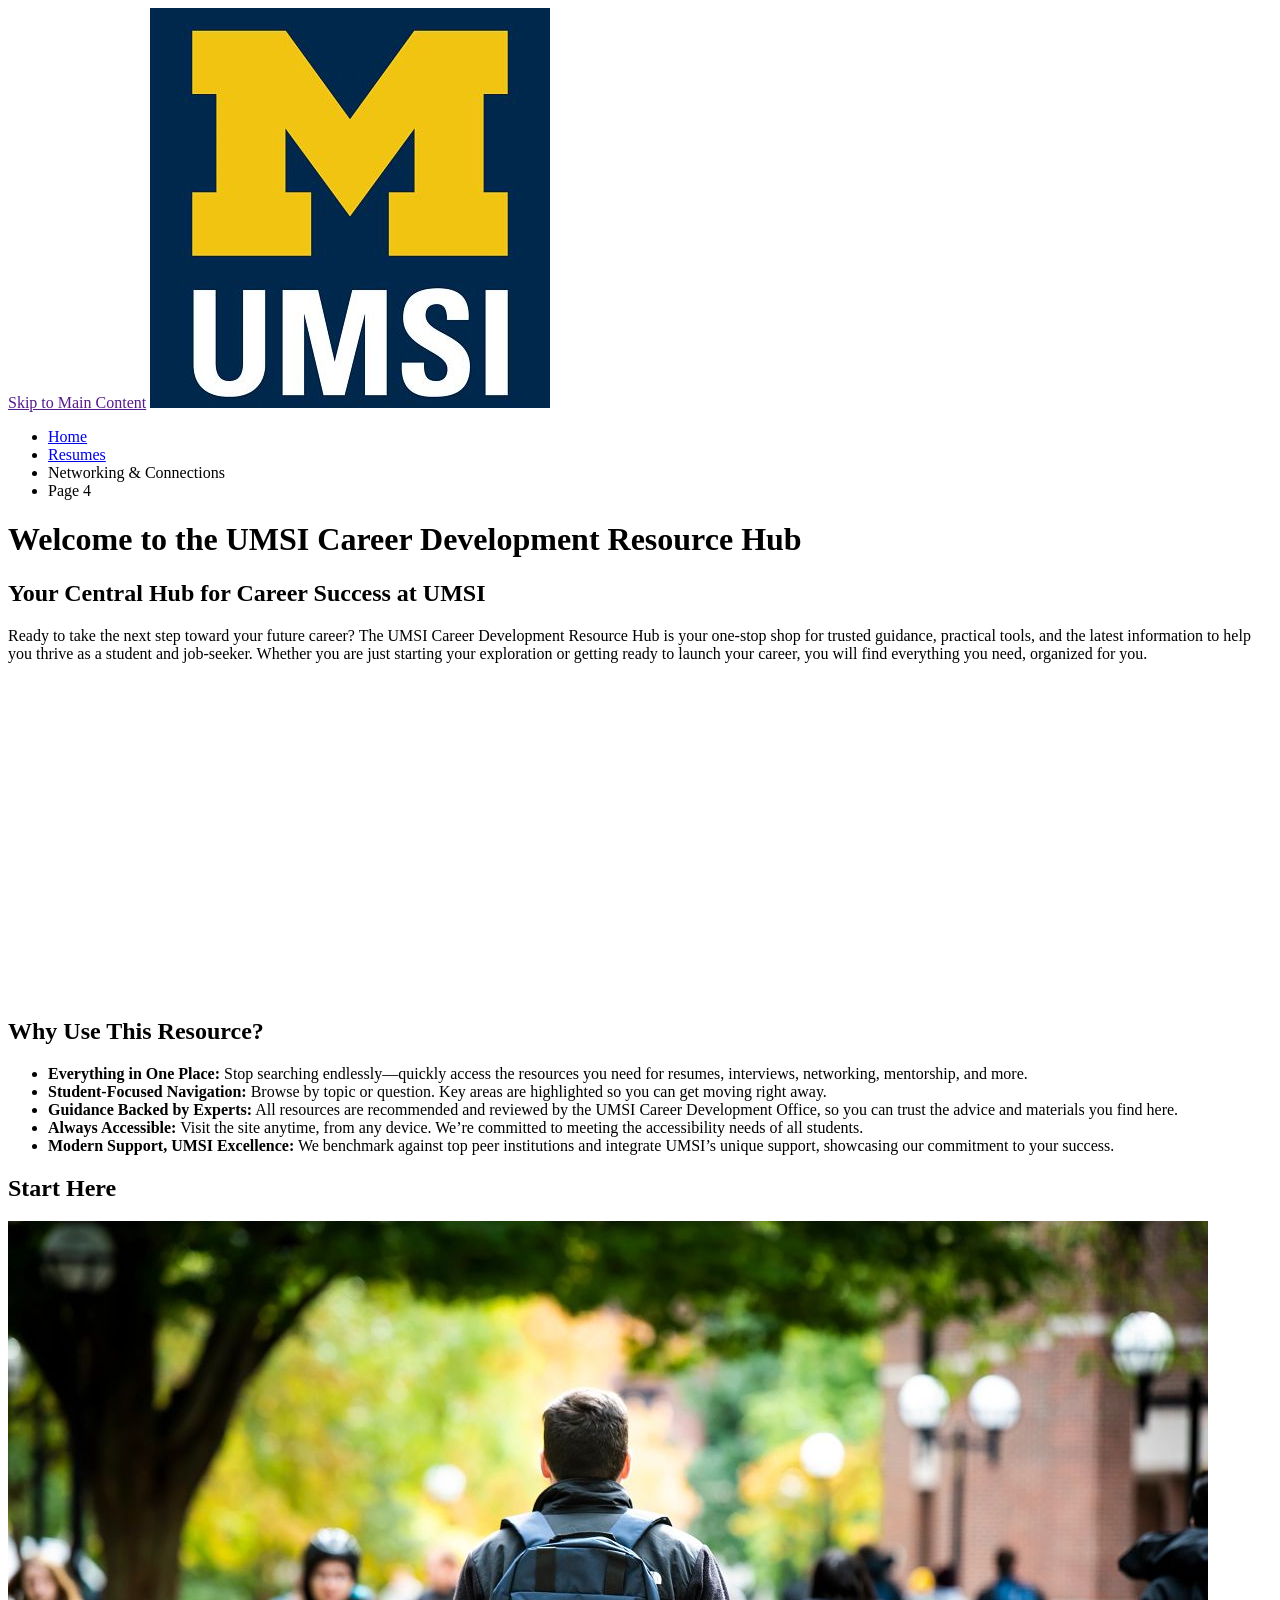
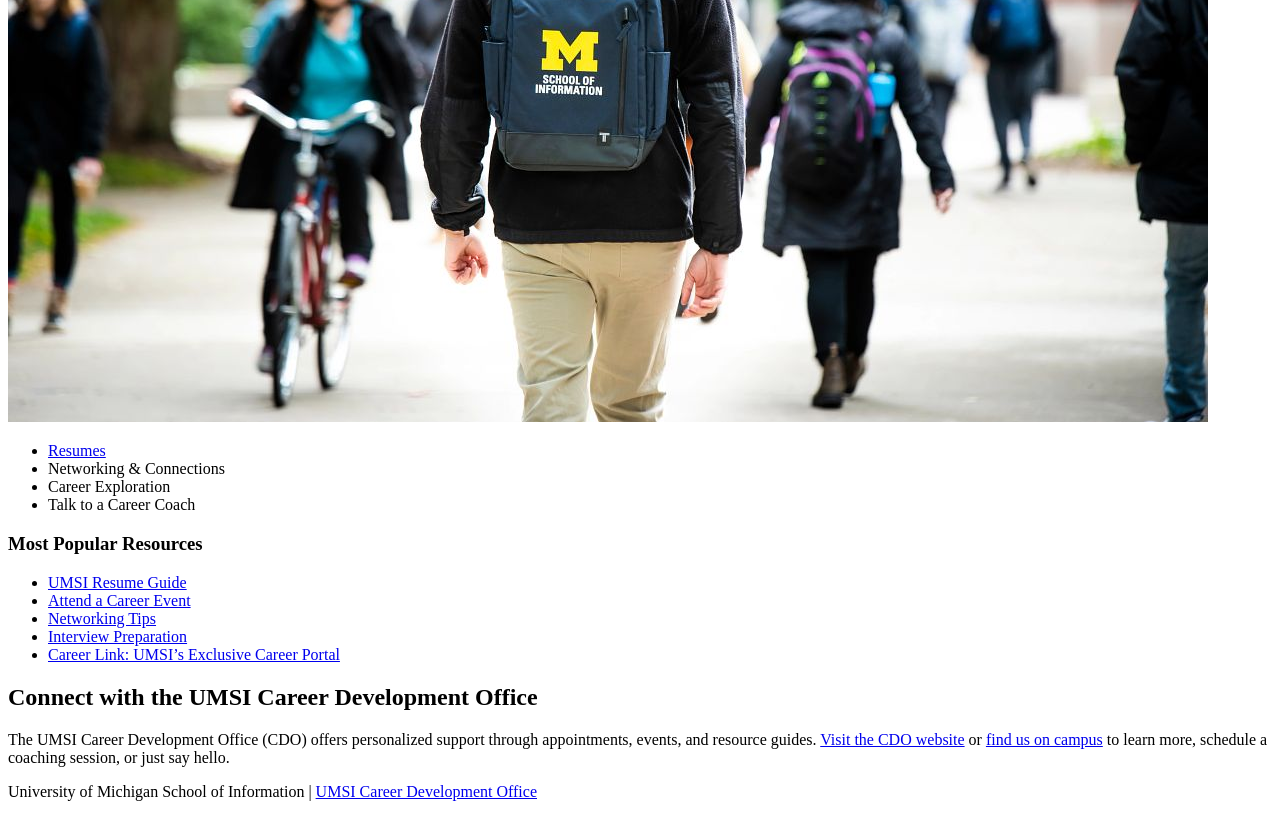
==== index.html @ c6729b1d "Add files via upload" ====
<!DOCTYPE html>
<html lang="en">
<head>
    <meta charset="UTF-8">
    <meta name="viewport" content="width=device-width, initial-scale=1.0">
    <title>MSI Career Development Resource Hub</title>
</head>
<body>

    <header>
  <a href = "">Skip to Main Content</a>
        <img src="images/UMSI_signature_vertical_informal_solidblue.jpg" alt="UMSI Logo">
        <nav>
            <ul>
                <li><a href = "index.html">Home</a></li>
                <li><a href = "resume.html">Resumes</a></li>
                <li><a>Networking & Connections</a></li>
                <li><a>Page 4</a></li>
            </ul>
        </nav>
    <h1>Welcome to the UMSI Career Development Resource Hub</h1>

    </header>
    <main>
    <section>
      <h2>Your Central Hub for Career Success at UMSI</h2>
      <p>
        Ready to take the next step toward your future career? The UMSI Career Development Resource Hub is your one-stop shop for trusted guidance, practical tools, and the latest information to help you thrive as a student and job-seeker. Whether you are just starting your exploration or getting ready to launch your career, you will find everything you need, organized for you.
      </p>
      <iframe width="560" height="315" src="https://www.youtube.com/embed/GSjGeDYJ5Nk?si=qhxJPRTIT___x8hG" title="YouTube video player" frameborder="0" allow="accelerometer; autoplay; clipboard-write; encrypted-media; gyroscope; picture-in-picture; web-share" referrerpolicy="strict-origin-when-cross-origin" allowfullscreen></iframe>
    </section>

    <section>
      <h2>Why Use This Resource?</h2>


      <ul>
        <li><strong>Everything in One Place:</strong> Stop searching endlessly—quickly access the resources you need for resumes, interviews, networking, mentorship, and more.</li>
        <li><strong>Student-Focused Navigation:</strong> Browse by topic or question. Key areas are highlighted so you can get moving right away.</li>
        <li><strong>Guidance Backed by Experts:</strong> All resources are recommended and reviewed by the UMSI Career Development Office, so you can trust the advice and materials you find here.</li>
        <li><strong>Always Accessible:</strong> Visit the site anytime, from any device. We’re committed to meeting the accessibility needs of all students.</li>
        <li><strong>Modern Support, UMSI Excellence:</strong> We benchmark against top peer institutions and integrate UMSI’s unique support, showcasing our commitment to your success.</li>
      </ul>
    </section>
        <section>
      <h2>Start Here</h2>
      <div>
        <img src="images/UMSI_CampusFall_UMSIBackpack_02.jpg" alt="A student wears a UMSI backpack in fall on the drag.">
        <ul>
            <li><a href="resume.html">Resumes</a></li>
            <li><a>Networking & Connections</a></li>
            <li><a>Career Exploration</a></li>
            <li><a>Talk to a Career Coach</a></li>
        </ul>
       

      </div>
      <aside>
        <h3>Most Popular Resources</h3>
        <ul>
          <li><a href="https://umsi.instructure.com/courses/12345/pages/resume-guide" target="_blank">UMSI Resume Guide</a></li>
          <li><a href="https://umsi.campusgroups.com/cdo/home/" target="_blank">Attend a Career Event</a></li>
          <li><a href="https://umsi.instructure.com/courses/12345/pages/networking-tips" target="_blank">Networking Tips</a></li>
          <li><a href="https://umsi.instructure.com/courses/12345/pages/interview-prep" target="_blank">Interview Preparation</a></li>
          <li><a href="https://careerlink.umich.edu" target="_blank">Career Link: UMSI’s Exclusive Career Portal</a></li>
        </ul>
      </aside>
    </section>
    <section>
      <h2>Connect with the UMSI Career Development Office</h2>
      <p>
        The UMSI Career Development Office (CDO) offers personalized support through appointments, events, and resource guides. <a href="https://www.si.umich.edu/programs/career-development-office" target="_blank">Visit the CDO website</a> or <a href="https://umsi.umich.edu/about/locations" target="_blank">find us on campus</a> to learn more, schedule a coaching session, or just say hello.
      </p>
    </section>
       
        <!-- Content taken & modified from UMGPT with the prompt, "Write me a webpage of intro content to help meet the following requirements - this is for the home page": and then pasted in the client objectives & project requirements"
        UMGPT. (2025). UMGPT ( GPT-4.1 August 25th version) [Large language model]. -->
    </main>
    <footer>
        <p>University of Michigan School of Information | <a href="https://umich.instructure.com/courses/137916">UMSI Career Development Office </a></p>
        </footer>
</body>
</html>
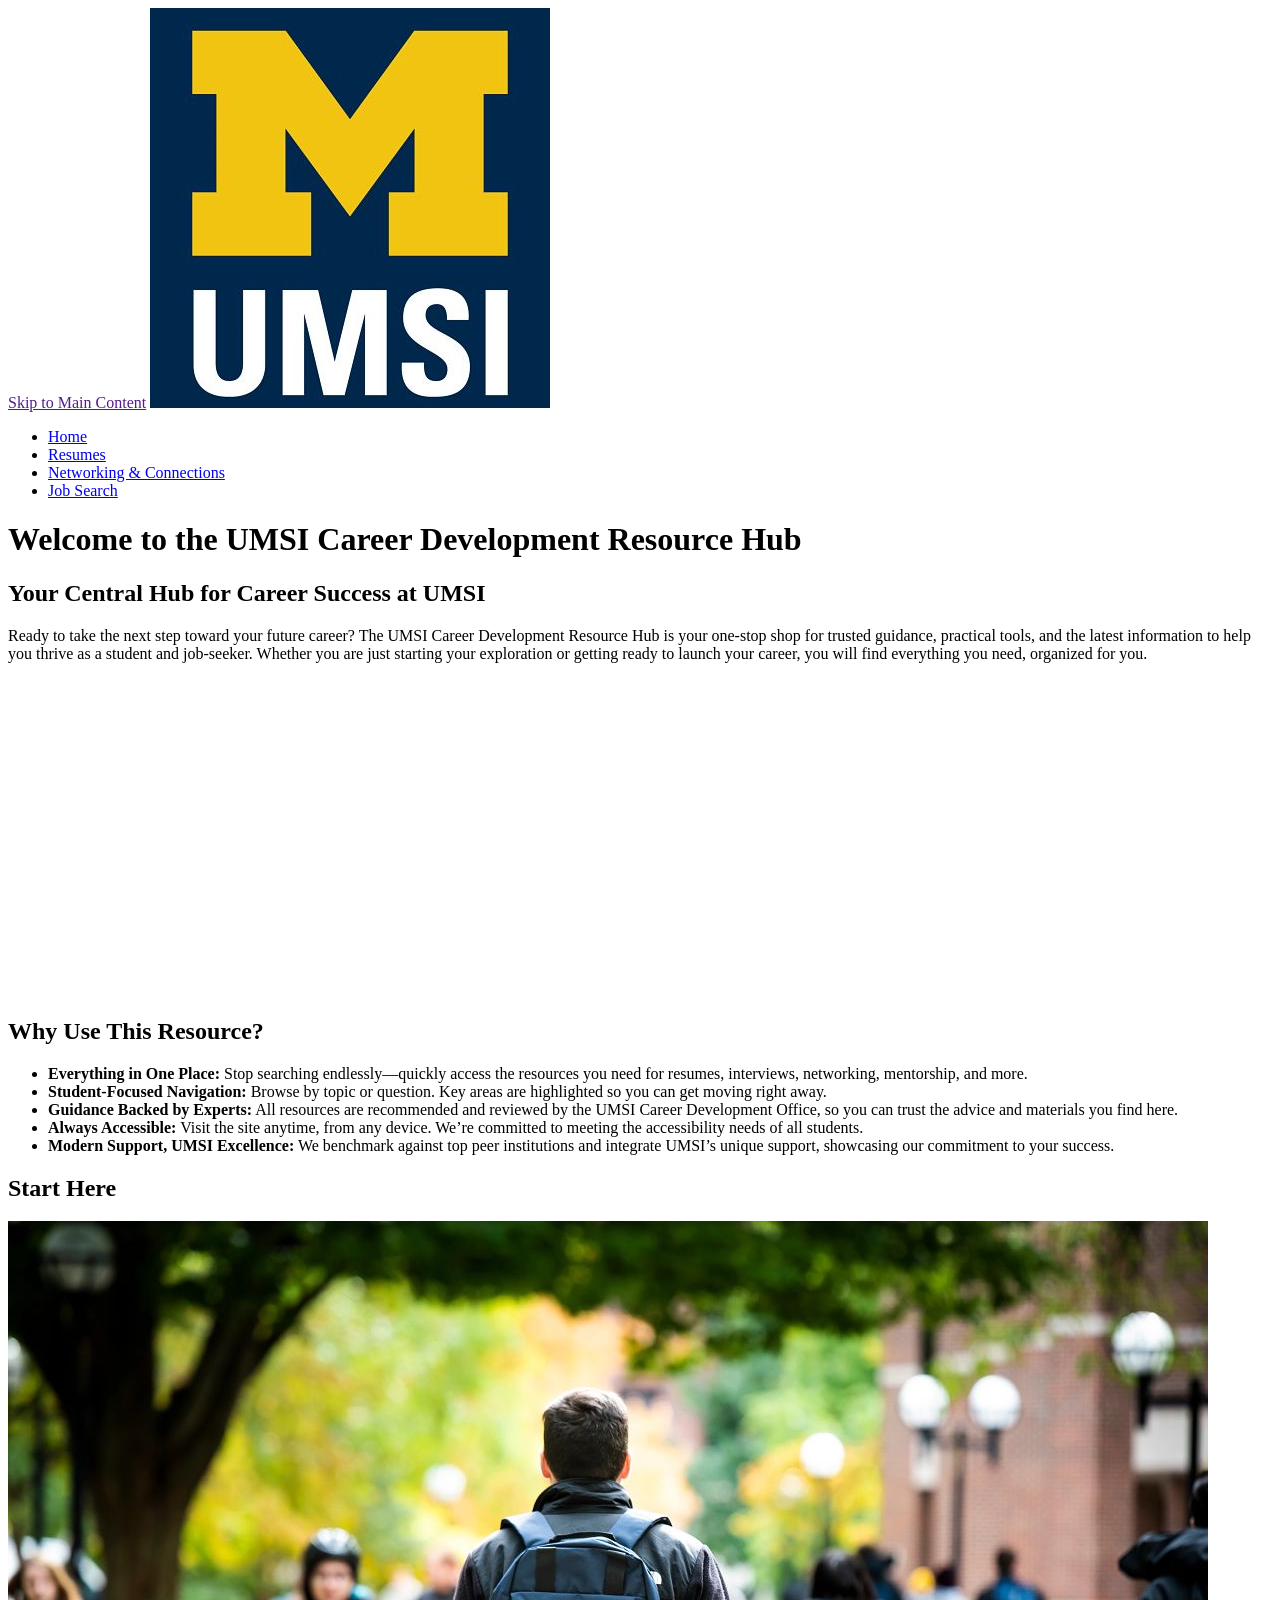
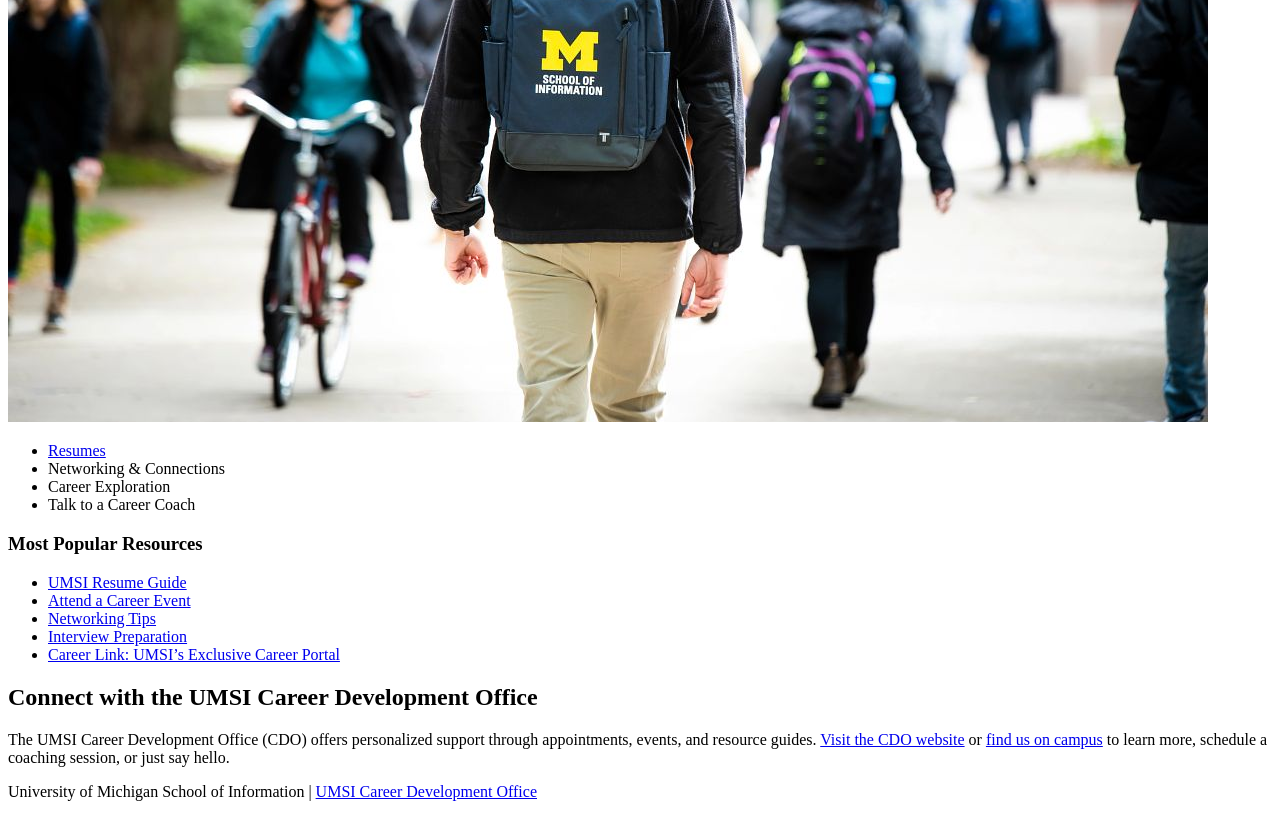
==== commit a282c28e: "Added Head and Nav to new pages" ====
--- a/index.html
+++ b/index.html
@@ -14,8 +14,8 @@
             <ul>
                 <li><a href = "index.html">Home</a></li>
                 <li><a href = "resume.html">Resumes</a></li>
-                <li><a>Networking & Connections</a></li>
-                <li><a>Page 4</a></li>
+                <li><a href = "connections.html">Networking & Connections</a></li>
+                <li><a href="job-search.html">Job Search</a></li>
             </ul>
         </nav>
     <h1>Welcome to the UMSI Career Development Resource Hub</h1>
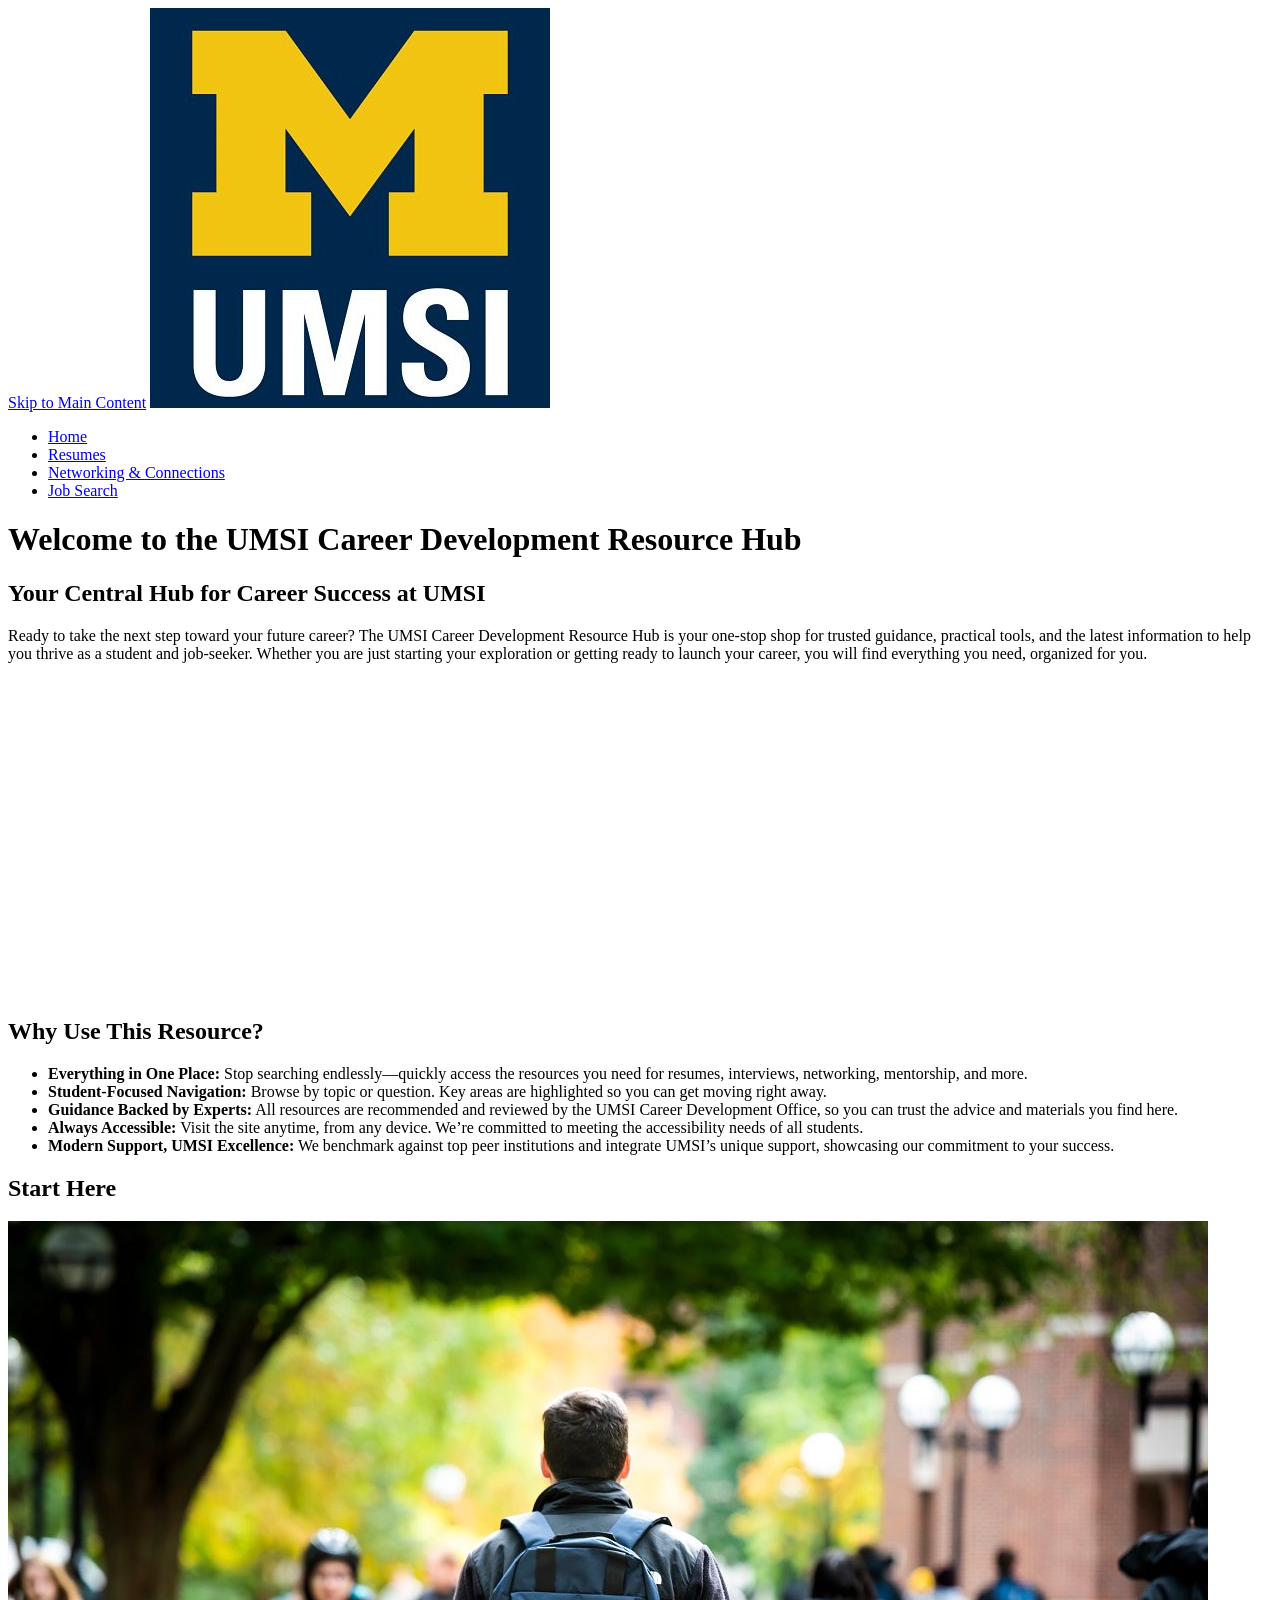
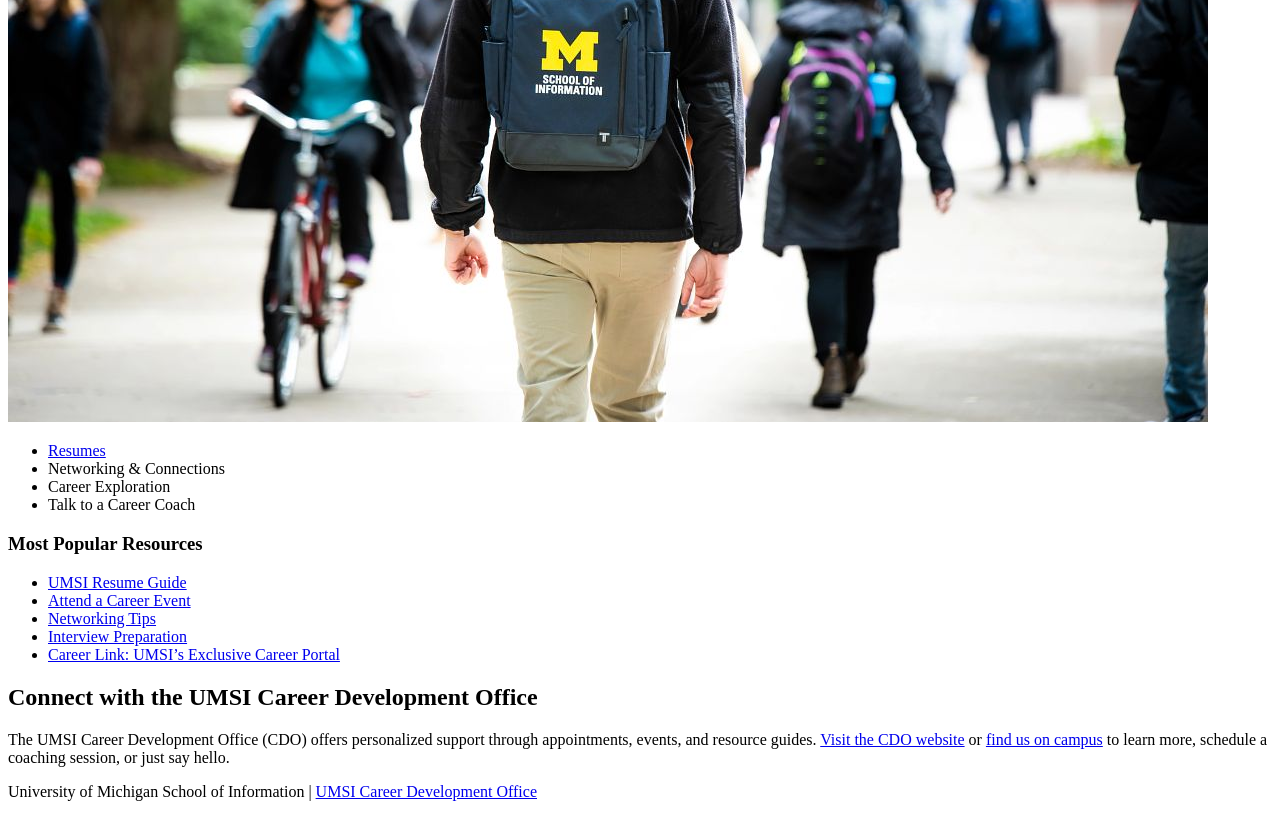
==== commit c586040e: "Added main content skip buttons" ====
--- a/index.html
+++ b/index.html
@@ -8,7 +8,7 @@
 <body>
 
     <header>
-  <a href = "">Skip to Main Content</a>
+  <a href = "#maincontent">Skip to Main Content</a>
         <img src="images/UMSI_signature_vertical_informal_solidblue.jpg" alt="UMSI Logo">
         <nav>
             <ul>
@@ -21,7 +21,7 @@
     <h1>Welcome to the UMSI Career Development Resource Hub</h1>
 
     </header>
-    <main>
+    <main id="maincontent">
     <section>
       <h2>Your Central Hub for Career Success at UMSI</h2>
       <p>
@@ -42,7 +42,7 @@
         <li><strong>Modern Support, UMSI Excellence:</strong> We benchmark against top peer institutions and integrate UMSI’s unique support, showcasing our commitment to your success.</li>
       </ul>
     </section>
-        <section>
+    <section>
       <h2>Start Here</h2>
       <div>
         <img src="images/UMSI_CampusFall_UMSIBackpack_02.jpg" alt="A student wears a UMSI backpack in fall on the drag.">
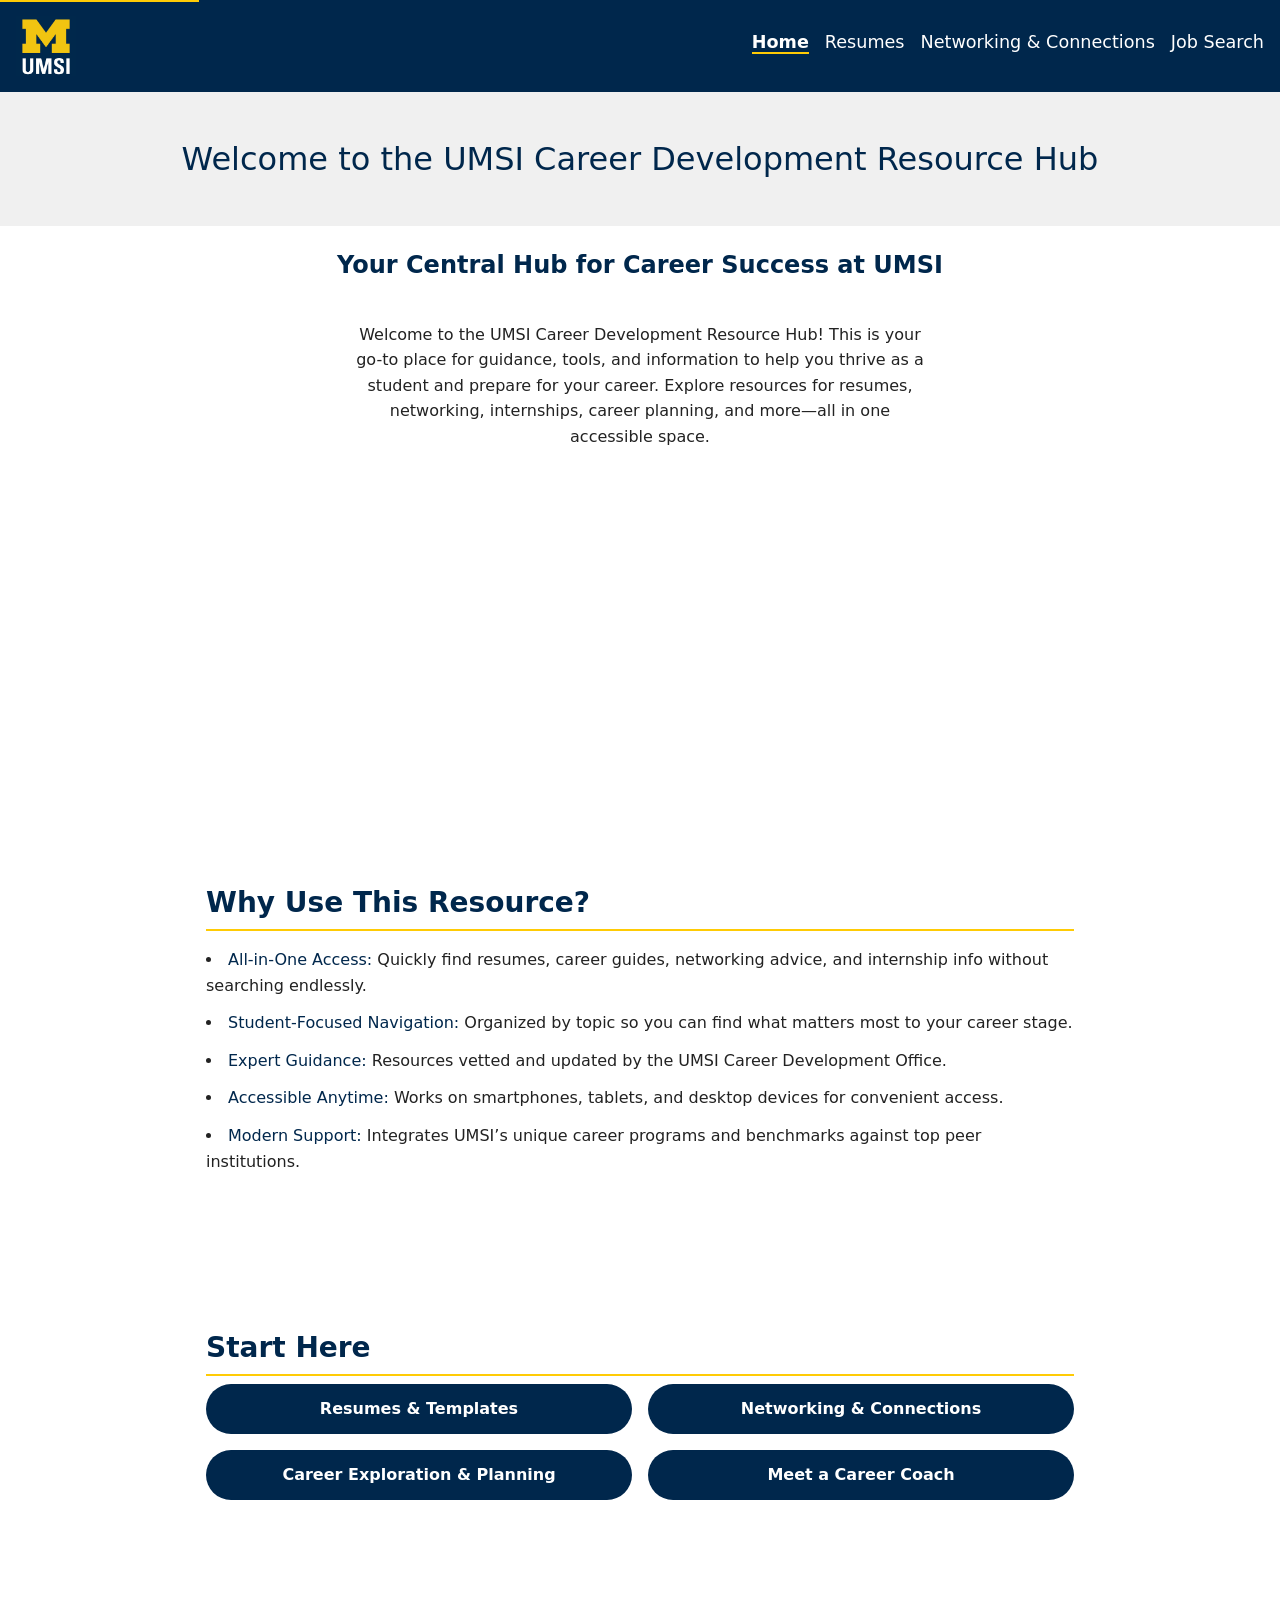
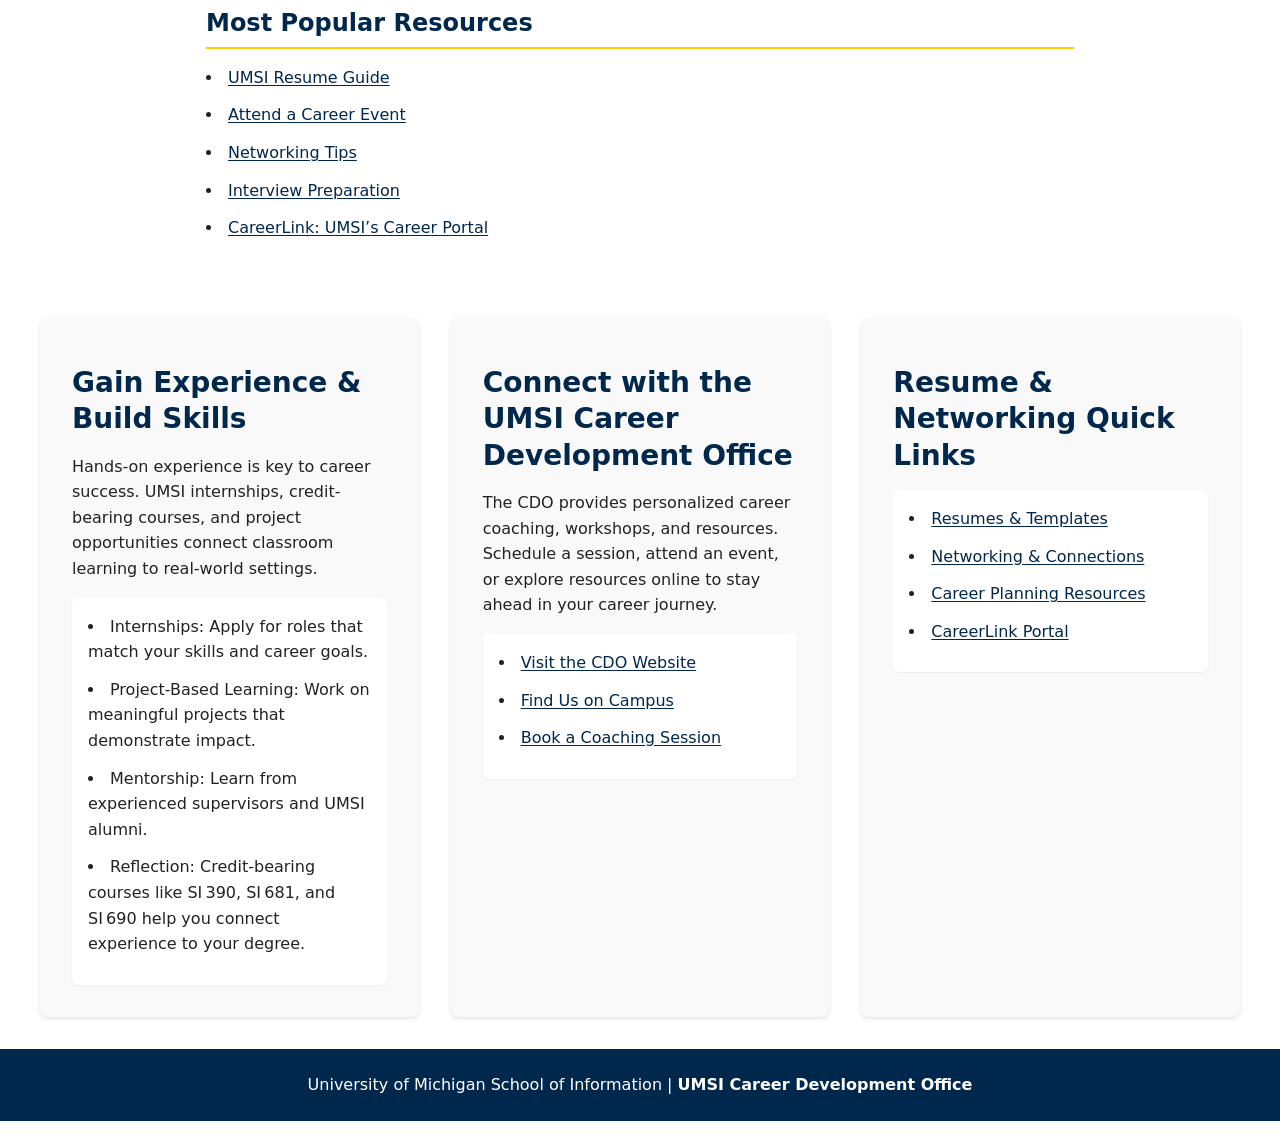
==== commit 9bd00a61: "saving work" ====
--- a/index.html
+++ b/index.html
@@ -1,83 +1,127 @@
 <!DOCTYPE html>
 <html lang="en">
 <head>
-    <meta charset="UTF-8">
-    <meta name="viewport" content="width=device-width, initial-scale=1.0">
-    <title>MSI Career Development Resource Hub</title>
+  <meta charset="UTF-8">
+  <meta name="viewport" content="width=device-width, initial-scale=1.0">
+  <title>MSI Career Development Resource Hub</title>
+  <link rel="stylesheet" href="css/html5reset.css">
+  <link rel="stylesheet" href="css/style.css">
 </head>
 <body>
 
     <header>
-  <a href = "#maincontent">Skip to Main Content</a>
-        <img src="images/UMSI_signature_vertical_informal_solidblue.jpg" alt="UMSI Logo">
-        <nav>
-            <ul>
-                <li><a href = "index.html">Home</a></li>
-                <li><a href = "resume.html">Resumes</a></li>
-                <li><a href = "connections.html">Networking & Connections</a></li>
-                <li><a href="job-search.html">Job Search</a></li>
-            </ul>
-        </nav>
-    <h1>Welcome to the UMSI Career Development Resource Hub</h1>
+    <a href="#maincontent" class="skip-link">Skip to Main Content</a>
+    
+    <div class="header-container">
+      <img src="images/UMSI_signature_vertical_informal_solidblue.jpg" alt="UMSI Logo" class="logo">
+      
+      <nav>
+        <ul>
+          <li><a href="index.html" aria-current="page">Home</a></li>
+          <li><a href="resume.html">Resumes</a></li>
+          <li><a href="connections.html">Networking & Connections</a></li>
+          <li><a href="job-search.html">Job Search</a></li>
+        </ul>
+      </nav>
+    </div>
+  </header>
 
-    </header>
-    <main id="maincontent">
-    <section>
+  <main id="maincontent">
+
+    <section class="hero">
+      <h1>Welcome to the UMSI Career Development Resource Hub</h1>
       <h2>Your Central Hub for Career Success at UMSI</h2>
       <p>
-        Ready to take the next step toward your future career? The UMSI Career Development Resource Hub is your one-stop shop for trusted guidance, practical tools, and the latest information to help you thrive as a student and job-seeker. Whether you are just starting your exploration or getting ready to launch your career, you will find everything you need, organized for you.
+        Welcome to the UMSI Career Development Resource Hub! This is your go-to place for guidance, tools, and information to help you thrive as a student and prepare for your career. Explore resources for resumes, networking, internships, career planning, and more—all in one accessible space.
       </p>
-      <iframe width="560" height="315" src="https://www.youtube.com/embed/GSjGeDYJ5Nk?si=qhxJPRTIT___x8hG" title="YouTube video player" frameborder="0" allow="accelerometer; autoplay; clipboard-write; encrypted-media; gyroscope; picture-in-picture; web-share" referrerpolicy="strict-origin-when-cross-origin" allowfullscreen></iframe>
+      <div class="video-wrapper">
+        <iframe src="https://www.youtube.com/embed/GSjGeDYJ5Nk?si=qhxJPRTIT___x8hG" title="YouTube video player" frameborder="0" allow="accelerometer; autoplay; clipboard-write; encrypted-media; gyroscope; picture-in-picture; web-share" referrerpolicy="strict-origin-when-cross-origin" allowfullscreen></iframe>
+      </div>
     </section>
 
-    <section>
+    <section class="why-resource">
       <h2>Why Use This Resource?</h2>
-
-
       <ul>
-        <li><strong>Everything in One Place:</strong> Stop searching endlessly—quickly access the resources you need for resumes, interviews, networking, mentorship, and more.</li>
-        <li><strong>Student-Focused Navigation:</strong> Browse by topic or question. Key areas are highlighted so you can get moving right away.</li>
-        <li><strong>Guidance Backed by Experts:</strong> All resources are recommended and reviewed by the UMSI Career Development Office, so you can trust the advice and materials you find here.</li>
-        <li><strong>Always Accessible:</strong> Visit the site anytime, from any device. We’re committed to meeting the accessibility needs of all students.</li>
-        <li><strong>Modern Support, UMSI Excellence:</strong> We benchmark against top peer institutions and integrate UMSI’s unique support, showcasing our commitment to your success.</li>
+        <li><strong>All-in-One Access:</strong> Quickly find resumes, career guides, networking advice, and internship info without searching endlessly.</li>
+        <li><strong>Student-Focused Navigation:</strong> Organized by topic so you can find what matters most to your career stage.</li>
+        <li><strong>Expert Guidance:</strong> Resources vetted and updated by the UMSI Career Development Office.</li>
+        <li><strong>Accessible Anytime:</strong> Works on smartphones, tablets, and desktop devices for convenient access.</li>
+        <li><strong>Modern Support:</strong> Integrates UMSI’s unique career programs and benchmarks against top peer institutions.</li>
       </ul>
     </section>
-    <section>
-      <h2>Start Here</h2>
-      <div>
-        <img src="images/UMSI_CampusFall_UMSIBackpack_02.jpg" alt="A student wears a UMSI backpack in fall on the drag.">
-        <ul>
-            <li><a href="resume.html">Resumes</a></li>
-            <li><a>Networking & Connections</a></li>
-            <li><a>Career Exploration</a></li>
-            <li><a>Talk to a Career Coach</a></li>
-        </ul>
-       
 
+    <section class="start-here">
+      
+      <!-- Resources Grid -->
+      <div class="start-resources">
+        <!-- Main Actions -->
+        <div class="start-main">
+        <h2>Start Here</h2>
+          <ul>
+            <li><a href="resume.html">Resumes & Templates</a></li>
+            <li><a href="connections.html">Networking & Connections</a></li>
+            <li><a href="#">Career Exploration & Planning</a></li>
+            <li><a href="#">Meet a Career Coach</a></li>
+          </ul>
+        </div>
+
+        <!-- Sidebar / Popular Resources -->
+        <aside class="start-aside">
+          <h3>Most Popular Resources</h3>
+          <ul>
+            <li><a href="https://umsi.instructure.com/courses/12345/pages/resume-guide" target="_blank">UMSI Resume Guide</a></li>
+            <li><a href="https://umsi.campusgroups.com/cdo/home/" target="_blank">Attend a Career Event</a></li>
+            <li><a href="https://umsi.instructure.com/courses/12345/pages/networking-tips" target="_blank">Networking Tips</a></li>
+            <li><a href="https://umsi.instructure.com/courses/12345/pages/interview-prep" target="_blank">Interview Preparation</a></li>
+            <li><a href="https://careerlink.umich.edu" target="_blank">CareerLink: UMSI’s Career Portal</a></li>
+          </ul>
+        </aside>
       </div>
-      <aside>
-        <h3>Most Popular Resources</h3>
-        <ul>
-          <li><a href="https://umsi.instructure.com/courses/12345/pages/resume-guide" target="_blank">UMSI Resume Guide</a></li>
-          <li><a href="https://umsi.campusgroups.com/cdo/home/" target="_blank">Attend a Career Event</a></li>
-          <li><a href="https://umsi.instructure.com/courses/12345/pages/networking-tips" target="_blank">Networking Tips</a></li>
-          <li><a href="https://umsi.instructure.com/courses/12345/pages/interview-prep" target="_blank">Interview Preparation</a></li>
-          <li><a href="https://careerlink.umich.edu" target="_blank">Career Link: UMSI’s Exclusive Career Portal</a></li>
-        </ul>
-      </aside>
     </section>
-    <section>
-      <h2>Connect with the UMSI Career Development Office</h2>
-      <p>
-        The UMSI Career Development Office (CDO) offers personalized support through appointments, events, and resource guides. <a href="https://www.si.umich.edu/programs/career-development-office" target="_blank">Visit the CDO website</a> or <a href="https://umsi.umich.edu/about/locations" target="_blank">find us on campus</a> to learn more, schedule a coaching session, or just say hello.
-      </p>
-    </section>
-       
-        <!-- Content taken & modified from UMGPT with the prompt, "Write me a webpage of intro content to help meet the following requirements - this is for the home page": and then pasted in the client objectives & project requirements"
-        UMGPT. (2025). UMGPT ( GPT-4.1 August 25th version) [Large language model]. -->
-    </main>
-    <footer>
-        <p>University of Michigan School of Information | <a href="https://umich.instructure.com/courses/137916">UMSI Career Development Office </a></p>
-        </footer>
+
+    <div class="career-sections-container">
+      <section class="career-section">
+        <h2>Gain Experience & Build Skills</h2>
+        <p>Hands-on experience is key to career success. UMSI internships, credit-bearing courses, and project opportunities connect classroom learning to real-world settings.</p>
+        <div class="card">
+          <ul>
+            <li><strong>Internships:</strong> Apply for roles that match your skills and career goals.</li>
+            <li><strong>Project-Based Learning:</strong> Work on meaningful projects that demonstrate impact.</li>
+            <li><strong>Mentorship:</strong> Learn from experienced supervisors and UMSI alumni.</li>
+            <li><strong>Reflection:</strong> Credit-bearing courses like SI 390, SI 681, and SI 690 help you connect experience to your degree.</li>
+          </ul>
+        </div>
+      </section>
+
+      <section class="career-section">
+        <h2>Connect with the UMSI Career Development Office</h2>
+        <p>The CDO provides personalized career coaching, workshops, and resources. Schedule a session, attend an event, or explore resources online to stay ahead in your career journey.</p>
+        <div class="card">
+          <ul>
+            <li><a href="https://www.si.umich.edu/programs/career-development-office" target="_blank">Visit the CDO Website</a></li>
+            <li><a href="https://umsi.umich.edu/about/locations" target="_blank">Find Us on Campus</a></li>
+            <li><a href="https://umsi.instructure.com/courses/12345/pages/meet-with-a-career-coach" target="_blank">Book a Coaching Session</a></li>
+          </ul>
+        </div>
+      </section>
+
+      <section class="career-section">
+        <h2>Resume & Networking Quick Links</h2>
+        <div class="card">
+          <ul>
+            <li><a href="resume.html">Resumes & Templates</a></li>
+            <li><a href="connections.html">Networking & Connections</a></li>
+            <li><a href="#">Career Planning Resources</a></li>
+            <li><a href="https://careerlink.umich.edu" target="_blank">CareerLink Portal</a></li>
+          </ul>
+        </div>
+      </section>
+    </div>
+
+  </main>
+
+  <footer>
+    <p>University of Michigan School of Information | <a href="https://umich.instructure.com/courses/137916">UMSI Career Development Office</a></p>
+  </footer>
 </body>
 </html>
--- a/css/style.css
+++ b/css/style.css
@@ -0,0 +1,679 @@
+/* ==============================
+   Variables & Global Styles
+============================== */
+:root {
+  --um-blue: #00274c;
+  --um-maize: #ffcb05;
+  --text-hover: #2F65A7;
+  --text-dark: #222;
+  --text-light: #fff;
+  --font-base: system-ui, -apple-system, "Segoe UI", Roboto, sans-serif;
+
+}
+
+/* ==============================
+   Global Reset & Box-Sizing
+============================== */
+*,
+*::before,
+*::after {
+  box-sizing: border-box;
+}
+
+body {
+  font-family: var(--font-base);
+  line-height: 1.6;
+  color: var(--text-dark);
+  background-color: #fff;
+  padding: 0rem 0rem;
+  margin: 0;
+  overflow-x: hidden; /* prevents horizontal scroll */
+}
+
+/* ==============================
+   Typography - UM Branding
+============================== */
+body, p, li {
+  font-family: var(--font-base);
+  color: var(--text-dark);
+  font-size: 1rem; 
+  line-height: 1.6;
+  margin-bottom: 1rem;
+}
+
+h1 {
+  font-size: 2rem;
+  font-weight: 400;
+  color: var(--um-blue);
+  margin: 1rem 0;
+  line-height: 1.2;
+}
+
+h2 {
+  font-family: var(--font-base);
+  font-size: 1.5rem;
+  font-weight: 600;
+  color: var(--um-blue);
+  margin: 1rem 0 0.75rem 0;
+  line-height: 1.3;
+}
+
+h3 {
+  font-size: 1.25rem;
+  font-weight: 600;
+  color: var(--um-blue);
+  margin: 0.75rem 0 0.5rem 0;
+  line-height: 1.3;
+}
+
+ul, ol {
+  margin-left: 1.25rem;
+  margin-bottom: 1rem;
+}
+
+li {
+  margin-bottom: 0.5rem;
+}
+
+a {
+  color: var(--um-blue);
+  text-decoration: underline;
+  text-underline-offset: 2px;
+  transition: color 0.2s ease-in-out;
+}
+
+a:hover, a:focus {
+  color: var(--text-hover);
+  outline: none;
+}
+
+/* ==============================
+   Skip Link
+============================== */
+.skip-link, a[href="#maincontent"] {
+  position: absolute;
+  top: -40px;
+  left: 0;
+  background: var(--um-maize);
+  color: var(--um-blue);
+  padding: 0.5rem 1rem;
+  z-index: 100;
+  transition: top 0.2s;
+}
+.skip-link:focus, a[href="#maincontent"]:focus {
+  top: 0;
+}
+
+/* ==============================
+   Header & Navigation
+============================== */
+.header-container {
+  display: flex;
+  align-items: center;
+  justify-content: space-between;
+  flex-wrap: wrap;
+  background-color: var(--um-blue);
+  padding: 1rem;
+  width: 100%;
+}
+
+.header-container img.logo {
+  max-height: 60px;
+  width: auto;
+}
+
+nav ul {
+  display: flex;
+  gap: 1rem;
+  margin: 0;
+  padding: 0;
+  list-style: none;
+}
+
+nav a {
+  font-size: 1.1rem;
+  color: var(--text-light);
+  text-decoration: none;
+}
+
+nav a[aria-current="page"] {
+  font-weight: bold;
+  border-bottom: 2px solid var(--um-maize);
+}
+
+nav a:hover {
+  text-decoration: underline;
+  text-decoration-color: var(--um-maize);
+  text-underline-offset: 3px;
+  transition: all 0.2s ease-in-out;
+}
+
+/* ==============================
+   Hero / Welcome Section
+============================== */
+.hero {
+  text-align: center;
+  display: grid;
+  place-items: center;
+  gap: 1.5rem;
+}
+
+.hero h1 {
+  background-color: #f0f0f0;
+  padding: 3rem;
+  font-family: var(--font-base);
+  font-weight: 300;
+  font-size: 2rem;
+  color: var(--um-blue);
+  margin: 0;
+  line-height: 1.2;
+  width: 100%;
+}
+
+.hero h2 {
+  font-size: 1.5rem;
+  color: var(--um-blue);
+  margin: 0;
+}
+
+.hero p {
+  max-width: 600px;
+  padding: 1rem;
+  margin: 0 auto;
+  font-size: 1rem;
+  line-height: 1.6;
+  color: var(--text-dark);
+}
+
+.video-wrapper {
+  width: 100%;
+  max-width: 560px;
+}
+
+.video-wrapper iframe {
+  width: 100%;
+  height: auto;
+  aspect-ratio: 16 / 9;
+  border: none;
+  display: block;
+}
+
+/* ==============================
+   Why Use This Resource Section - Simplified
+============================== */
+.why-resource {
+  background-color: #fff;           /* clean white background */
+  padding: 2rem 1rem;
+  max-width: 900px;
+  margin: 2rem auto;                /* center on page */
+}
+
+.why-resource h2 {
+  font-size: 1.75rem;
+  color: var(--um-blue);
+  margin-bottom: 0.5rem;
+  line-height: 1.3;
+  border-bottom: 2px solid var(--um-maize); /* thin maize divider */
+  padding-bottom: 0.5rem;
+}
+
+.why-resource ul {
+  list-style: disc inside;          /* basic bullet points */
+  padding: 0;
+  margin: 1rem 0 0 0;
+  line-height: 1.6;
+}
+
+.why-resource li {
+  margin-bottom: 0.75rem;
+}
+
+.why-resource li strong {
+  color: var(--um-blue);
+}
+
+.why-resource a {
+  color: var(--um-blue);
+  text-decoration: underline;
+  text-underline-offset: 2px;
+  transition: color 0.2s ease-in-out;
+}
+
+.why-resource a:hover,
+.why-resource a:focus {
+  color: var(--um-maize);
+  outline: none;
+}
+
+
+/* ==============================
+   Start Here Section - Centered Header + Pill Buttons
+============================== */
+.start-main {
+    padding: 2rem 1rem;
+    max-width: 900px;       /* same as .why-resource */
+    margin: 2rem auto;      /* center on page with vertical spacing */
+}
+
+.start-main h2 {
+  font-size: 1.75rem;
+  color: var(--um-blue);
+  margin-bottom: 0.5rem;
+  line-height: 1.3;
+  border-bottom: 2px solid var(--um-maize); /* thin maize divider */
+  padding-bottom: 0.5rem;
+}
+
+/* Button container */
+.start-main ul {
+  display: flex;
+  flex-wrap: wrap;                  /* wrap on small screens */
+  gap: 1rem;                        /* horizontal + vertical spacing between buttons */
+  padding: 0;                        /* remove extra padding since container is centered */
+  margin: 0 auto;                   /* center container */
+  list-style: none;
+  justify-content: center;           /* center buttons */
+}
+
+/* Each button column */
+.start-main li {
+  margin: 0;
+  flex: 1 1 200px;                  /* flexible width with min 200px */
+}
+
+/* Pill buttons */
+.start-main a {
+  display: inline-block;
+  width: 100%;                       /* fills li column */
+  text-align: center;
+  background-color: var(--um-blue);
+  color: var(--text-light);
+  padding: 0.75rem 1.5rem;
+  border-radius: 9999px;
+  text-decoration: none;
+  font-weight: 600;
+  transition: background-color 0.2s ease-in-out, color 0.2s ease-in-out;
+  white-space: nowrap;
+}
+
+.start-main a:hover,
+.start-main a:focus {
+  background-color: var(--um-maize);
+  color: var(--um-blue);
+  outline: none;
+}
+
+/* ==============================
+   Start Aside - Most Popular Resources Styling
+============================== */
+.start-aside {
+  background-color: #fff;           /* clean white background */
+  padding: 2rem 1rem;
+  max-width: 900px;                 /* same width as why-resource */
+  margin: 2rem auto;                /* center on page */
+}
+
+.start-aside h3 {
+  font-size: 1.5rem;
+  color: var(--um-blue);
+  margin-bottom: 0.5rem;
+  line-height: 1.3;
+  border-bottom: 2px solid var(--um-maize); /* thin maize divider */
+  padding-bottom: 0.5rem;
+}
+
+.start-aside ul {
+  list-style: disc inside;          /* basic bullet points */
+  padding: 0;
+  margin: 1rem 0 0 0;
+  line-height: 1.6;
+}
+
+.start-aside li {
+  margin-bottom: 0.75rem;
+}
+
+.start-aside li strong {
+  color: var(--um-blue);
+}
+
+.start-aside a {
+  color: var(--um-blue);
+  text-decoration: underline;
+  text-underline-offset: 2px;
+  transition: color 0.2s ease-in-out;
+}
+
+.start-aside a:hover,
+.start-aside a:focus {
+  color: var(--um-maize);
+  outline: none;
+}
+
+
+/* Container for the three sections */
+.career-sections-container {
+  display: grid;
+  grid-template-columns: repeat(auto-fit, minmax(280px, 1fr)); /* responsive columns */
+  gap: 2rem; /* spacing between columns */
+  max-width: 1200px; /* optional max width for page alignment */
+  margin: 0 auto 2rem auto; /* center on page and add bottom margin */
+}
+
+/* Keep the existing career-section styles */
+.career-section {
+  background-color: #f9f9f9;
+  padding: 2rem;
+  border-radius: 8px;
+  box-shadow: 0 2px 4px rgba(0, 0, 0, 0.1);
+}
+
+/* Headings */
+.career-section h2 {
+  font-size: 1.75rem;
+  color: var(--um-blue);
+  margin-bottom: 1rem;
+}
+
+/* Paragraphs */
+.career-section p {
+  font-size: 1rem;
+  line-height: 1.6;
+  color: var(--text-dark);
+  margin-bottom: 1rem;
+  max-width: 800px;
+}
+
+/* Inner card / list styling */
+.career-section .card {
+  background: #fff;
+  padding: 1rem;
+  border-radius: 6px;
+  box-shadow: 0 1px 2px rgba(0,0,0,0.05);
+}
+
+.career-section ul {
+  list-style: disc inside;
+  padding: 0;
+  margin: 0;
+}
+
+.career-section li {
+  margin-bottom: 0.75rem;
+}
+
+.career-section li a {
+  color: var(--um-blue);
+  text-decoration: underline;
+  text-underline-offset: 2px;
+  transition: color 0.2s ease-in-out;
+}
+
+.career-section li a:hover,
+.career-section li a:focus {
+  color: var(--um-maize);
+  outline: none;
+}
+
+/* ==============================
+   Section Pair / Two-Column Layout
+============================== */
+.section-pair {
+  display: grid;
+  grid-template-columns: repeat(auto-fit, minmax(280px, 1fr));
+  gap: 2rem; /* spacing between columns */
+  max-width: 1200px;
+  margin: 2rem auto; /* center on page with vertical spacing */
+}
+
+/* Style each inner section like career-section cards */
+.section-pair section {
+  background-color: #f9f9f9;
+  padding: 2rem;
+  border-radius: 8px;
+  box-shadow: 0 2px 4px rgba(0,0,0,0.1);
+}
+
+/* Headings inside these sections */
+.section-pair section h2 {
+  font-size: 1.75rem;
+  color: var(--um-blue);
+  font-weight: 300;
+  margin-bottom: 1rem;
+  border-bottom: 2px solid var(--um-maize); /* thin maize divider */
+  padding-bottom: 0.5rem;
+}
+
+/* Paragraphs */
+.section-pair section p {
+  font-size: 1rem;
+  line-height: 1.6;
+  color: var(--text-dark);
+  margin-bottom: 1rem;
+}
+
+/* Lists inside sections */
+.section-pair section ul,
+.section-pair section ol {
+  margin: 1rem 0 0 1.25rem;
+  padding: 0;
+  line-height: 1.6;
+}
+
+.section-pair section li {
+  margin-bottom: 0.75rem;
+}
+
+.section-pair section li a {
+  color: var(--um-blue);
+  text-decoration: underline;
+  text-underline-offset: 2px;
+  transition: color 0.2s ease-in-out;
+}
+
+.section-pair section li a:hover,
+.section-pair section li a:focus {
+  color: var(--um-maize);
+  outline: none;
+}
+
+/* ==============================
+   Highlight / Action Sections
+============================== */
+.action-section {
+  background-color: #fdfdfd;           /* very light neutral background */
+  padding: 2.5rem 2rem;
+  margin: 2rem auto;
+  max-width: 950px;
+  border-left: 5px solid var(--um-maize); /* subtle accent */
+  border-radius: 6px;
+  box-shadow: 0 4px 12px rgba(0,0,0,0.05); /* soft shadow for depth */
+}
+
+.action-section h2 {
+  font-size: 2rem;
+  color: var(--um-blue);
+  margin-bottom: 1rem;
+  line-height: 1.3;
+  position: relative;
+}
+
+.action-section h2::after {
+  content: "";
+  display: block;
+  width: 50px;
+  height: 3px;
+  background-color: var(--um-maize);
+  margin-top: 6px;
+  border-radius: 2px;
+}
+
+.action-section h3 {
+  font-size: 1.5rem;
+  font-weight: 600;
+  color: var(--um-blue);
+  margin-top: 2rem;
+  margin-bottom: 0.5rem;
+}
+
+.action-section h4 {
+  font-size: 1.25rem;
+  color: var(--um-blue);
+  margin-top: 1.25rem;
+  margin-bottom: 0.5rem;
+  font-weight: 600;
+}
+
+.action-section p {
+  font-size: 1rem;
+  line-height: 1.7;
+  color: var(--text-dark);
+  margin-bottom: 1rem;
+}
+
+.action-section ul {
+  list-style: disc inside;
+  margin-left: 1.5rem;
+  margin-bottom: 1rem;
+  line-height: 1.6;
+}
+
+.action-section li {
+  margin-bottom: 0.6rem;
+}
+
+.action-section a {
+  color: var(--um-blue);
+  font-weight: 600;
+  text-decoration: underline;
+  text-underline-offset: 2px;
+  transition: color 0.2s ease-in-out;
+}
+
+.action-section a:hover,
+.action-section a:focus {
+  color: var(--um-maize);
+  outline: none;
+}
+
+/* Subtle visual distinction for important paragraphs */
+.action-section p.highlight {
+  background-color: rgba(255,203,5,0.08); /* faint maize tint */
+  padding: 0.5rem 1rem;
+  border-radius: 4px;
+  font-weight: 500;
+}
+
+
+/* ==============================
+   Clean Single-Column Sections
+============================== */
+.clean-section {
+  background-color: #fdfdfd;
+  padding: 2rem;
+  margin: 2rem auto;
+  max-width: 900px;
+  border-left: 5px solid var(--um-maize);
+  border-radius: 6px;
+  box-shadow: 0 4px 12px rgba(0,0,0,0.05);
+}
+
+.clean-section img.responsive-img {
+  width: 100%;
+  height: auto;
+  border-radius: 6px;
+  margin-bottom: 1.5rem;
+}
+
+.clean-section h2 {
+  font-size: 2rem;
+  color: var(--um-blue);
+  margin-bottom: 1rem;
+  position: relative;
+}
+
+.clean-section h2::after {
+  content: "";
+  display: block;
+  width: 50px;
+  height: 3px;
+  background-color: var(--um-maize);
+  margin-top: 6px;
+  border-radius: 2px;
+}
+
+.clean-section h3, .clean-section h4 {
+  color: var(--um-blue);
+  margin: 1rem 0 0.5rem 0;
+}
+
+.clean-section p {
+  font-size: 1rem;
+  line-height: 1.7;
+  color: var(--text-dark);
+  margin-bottom: 1rem;
+}
+
+.clean-section ul {
+  margin-left: 1.5rem;
+  line-height: 1.6;
+  margin-bottom: 1rem;
+}
+
+.clean-section li {
+  margin-bottom: 0.6rem;
+}
+
+.clean-section a {
+  color: var(--um-blue);
+  font-weight: 600;
+  text-decoration: underline;
+  text-underline-offset: 2px;
+  transition: color 0.2s ease-in-out;
+}
+
+.clean-section a:hover,
+.clean-section a:focus {
+  color: var(--um-maize);
+  outline: none;
+}
+
+
+/* ==============================
+   Footer
+============================== */
+footer {
+  background-color: var(--um-blue);
+  color: var(--text-light);
+  padding: 1.5rem;
+  text-align: center;
+  width: 100%;
+}
+
+footer p {
+  margin: 0;
+  line-height: 1.5;
+  color: var(--text-light);
+}
+
+footer a {
+  color: var(--text-light);
+  font-weight: bold;
+  text-decoration: none;
+}
+
+footer a:hover,
+footer a:focus {
+  text-decoration: underline;
+  text-decoration-color: var(--um-maize);
+  text-underline-offset: 3px;
+  transition: all 0.2s ease-in-out;
+}
+
+/* ==============================
+   General Section Fix
+============================== */
+section {
+  width: 100%;
+  overflow-x: hidden; /* prevent any section from causing horizontal scroll */
+}
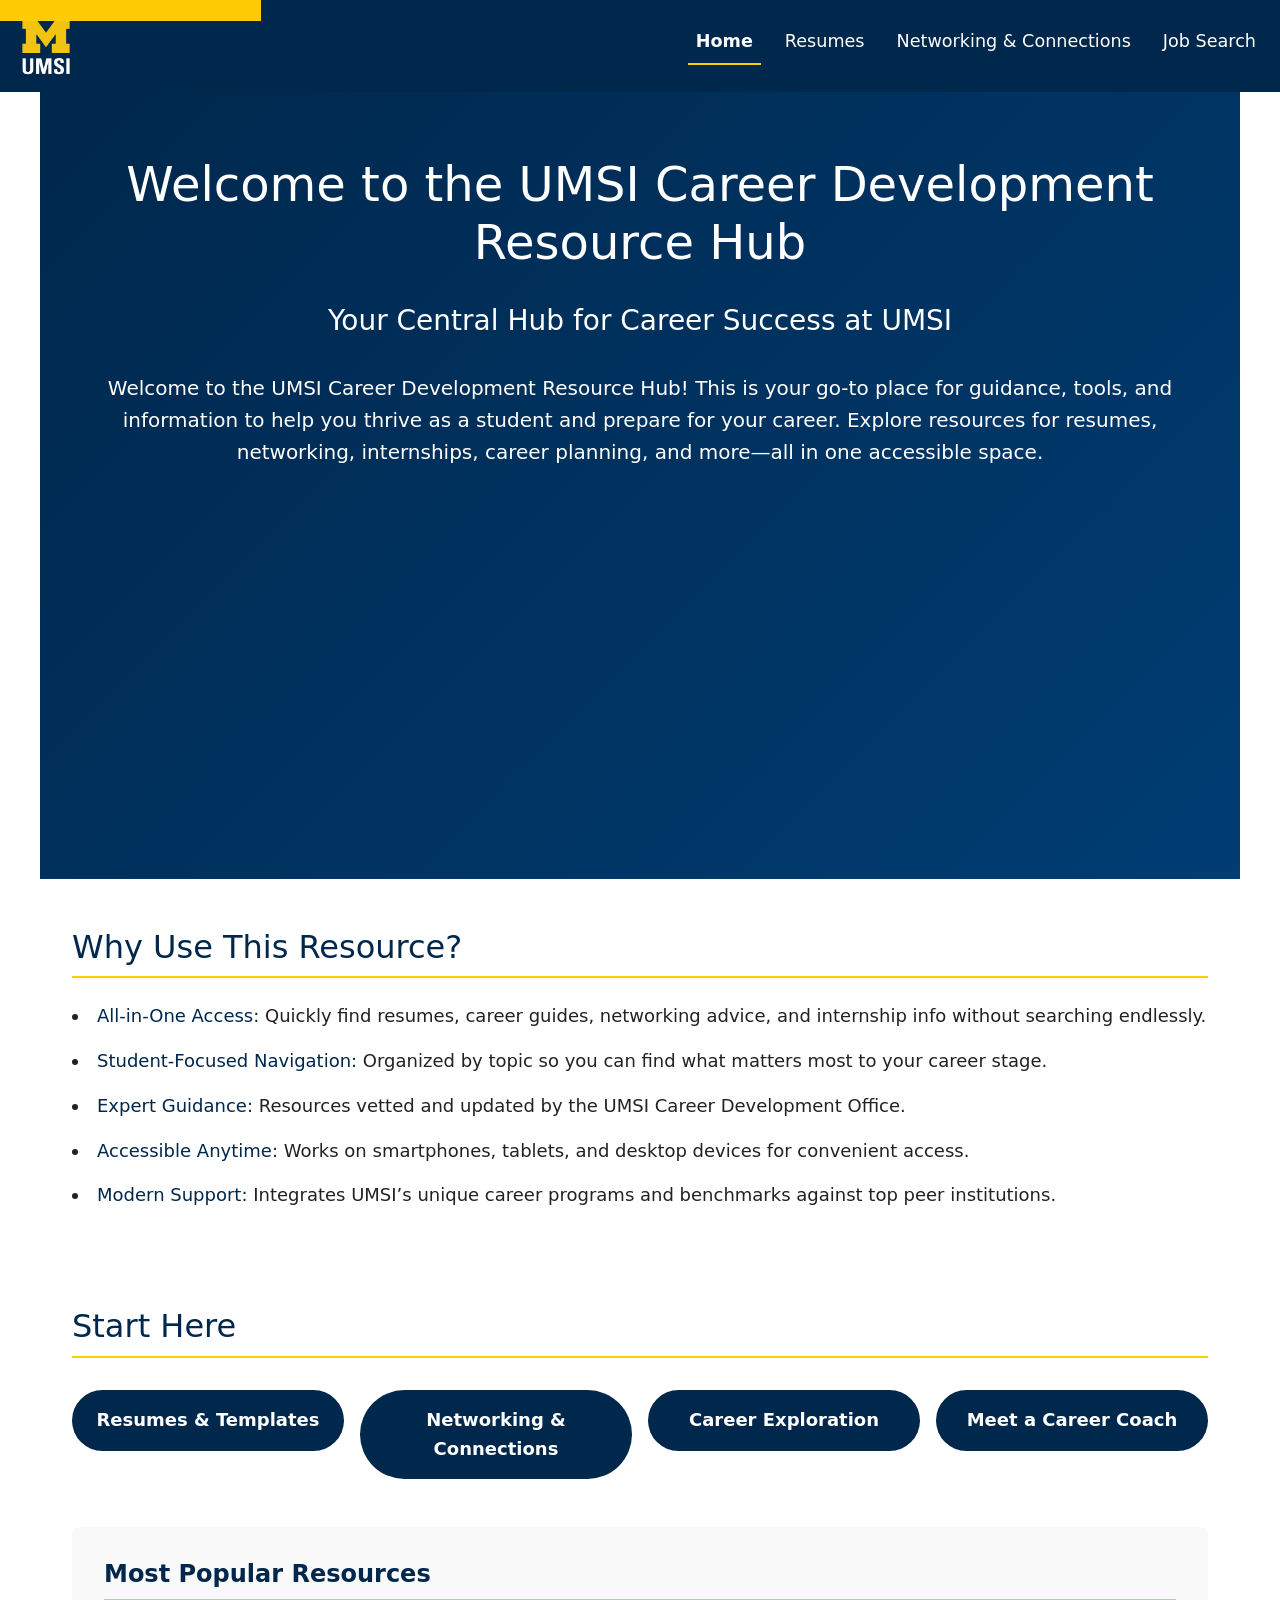
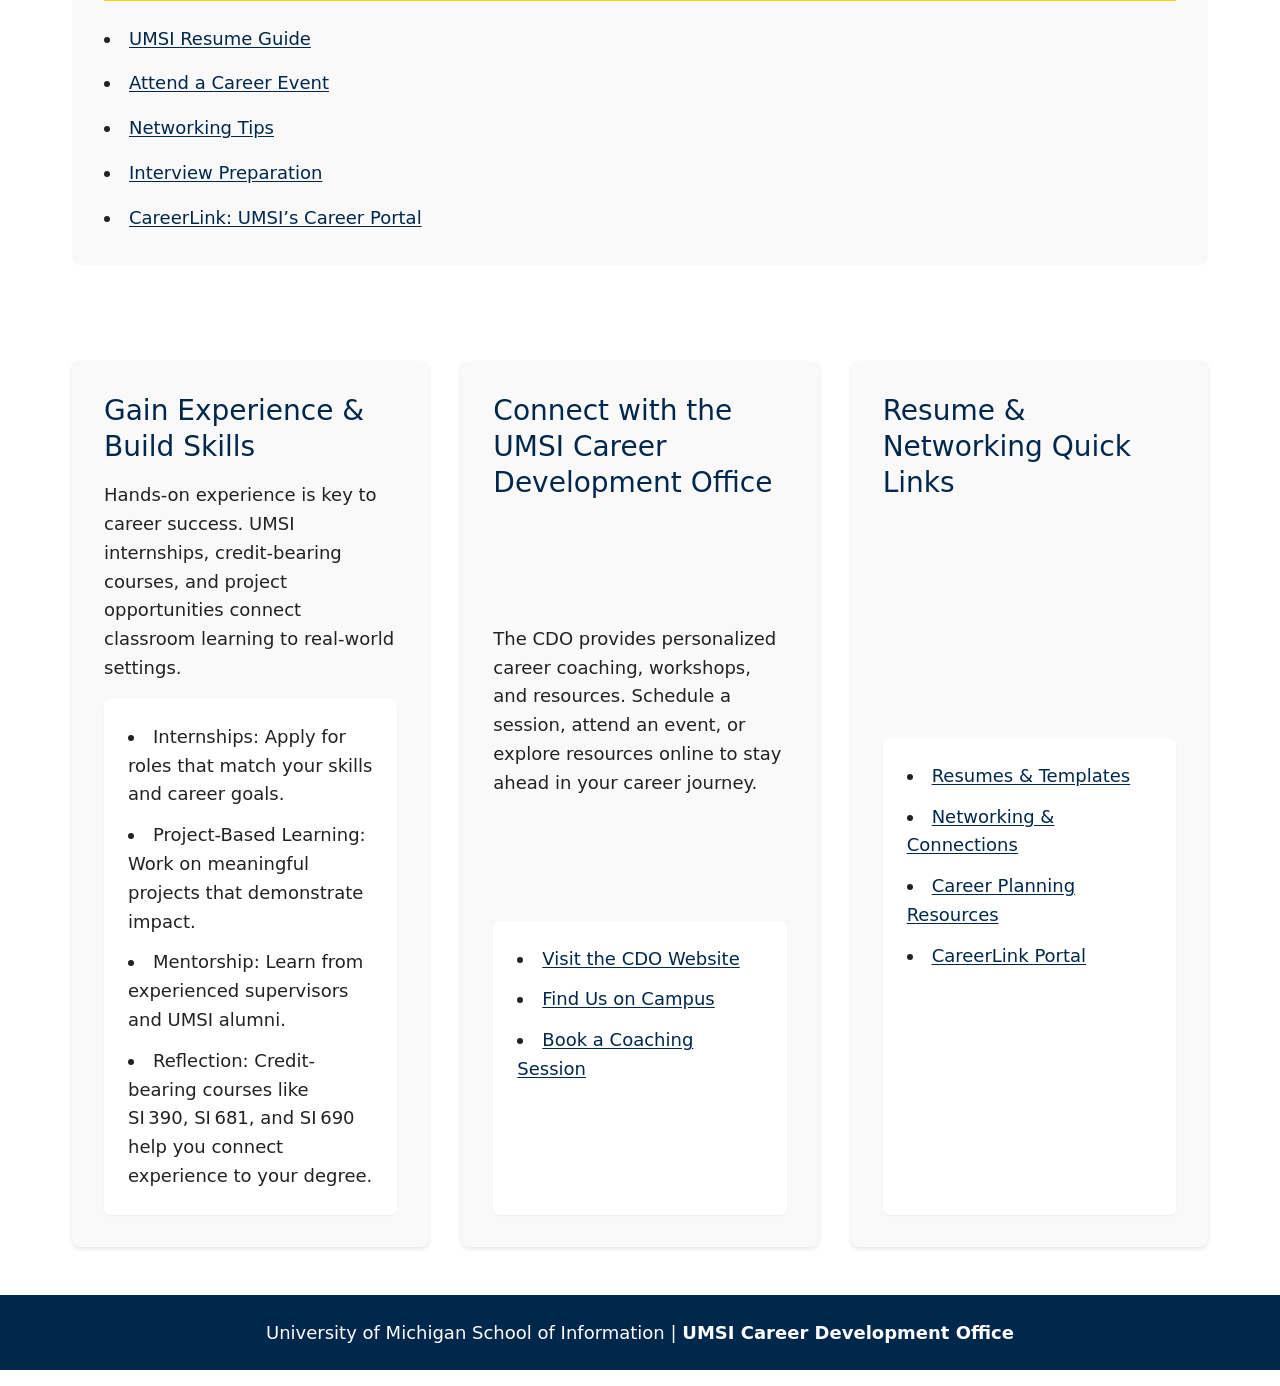
==== commit 51daf969: "FINAL CHANGES" ====
--- a/index.html
+++ b/index.html
@@ -52,20 +52,17 @@
 
     <section class="start-here">
       
-      <!-- Resources Grid -->
       <div class="start-resources">
-        <!-- Main Actions -->
         <div class="start-main">
         <h2>Start Here</h2>
           <ul>
             <li><a href="resume.html">Resumes & Templates</a></li>
             <li><a href="connections.html">Networking & Connections</a></li>
-            <li><a href="#">Career Exploration & Planning</a></li>
-            <li><a href="#">Meet a Career Coach</a></li>
+            <li><a href="https://www.si.umich.edu/student-experience/career-development/umsi-careerlink">Career Exploration</a></li>
+            <li><a href="https://www.si.umich.edu/student-experience/career-development/career-coaching">Meet a Career Coach</a></li>
           </ul>
         </div>
 
-        <!-- Sidebar / Popular Resources -->
         <aside class="start-aside">
           <h3>Most Popular Resources</h3>
           <ul>
@@ -111,7 +108,7 @@
           <ul>
             <li><a href="resume.html">Resumes & Templates</a></li>
             <li><a href="connections.html">Networking & Connections</a></li>
-            <li><a href="#">Career Planning Resources</a></li>
+            <li><a href="https://www.si.umich.edu/student-experience/career-development/umsi-careerlink">Career Planning Resources</a></li>
             <li><a href="https://careerlink.umich.edu" target="_blank">CareerLink Portal</a></li>
           </ul>
         </div>
--- a/css/style.css
+++ b/css/style.css
@@ -1,19 +1,13 @@
-/* ==============================
-   Variables & Global Styles
-============================== */
 :root {
   --um-blue: #00274c;
   --um-maize: #ffcb05;
-  --text-hover: #2F65A7;
+  --text-hover: #3787e9;
   --text-dark: #222;
   --text-light: #fff;
   --font-base: system-ui, -apple-system, "Segoe UI", Roboto, sans-serif;
-
-}
-
-/* ==============================
-   Global Reset & Box-Sizing
-============================== */
+}
+
+/*Global Reset & Box-Sizing*/
 *,
 *::before,
 *::after {
@@ -25,25 +19,22 @@
   line-height: 1.6;
   color: var(--text-dark);
   background-color: #fff;
-  padding: 0rem 0rem;
-  margin: 0;
-  overflow-x: hidden; /* prevents horizontal scroll */
-}
-
-/* ==============================
-   Typography - UM Branding
-============================== */
+  padding: 0;
+  margin: 0;
+  overflow-x: hidden;
+}
+
 body, p, li {
   font-family: var(--font-base);
   color: var(--text-dark);
-  font-size: 1rem; 
+  font-size: clamp(1rem, 2.5vw, 1.125rem);
   line-height: 1.6;
   margin-bottom: 1rem;
 }
 
 h1 {
-  font-size: 2rem;
-  font-weight: 400;
+  font-size: clamp(1.75rem, 5vw, 2.5rem);
+  font-weight: 300;
   color: var(--um-blue);
   margin: 1rem 0;
   line-height: 1.2;
@@ -51,23 +42,31 @@
 
 h2 {
   font-family: var(--font-base);
-  font-size: 1.5rem;
-  font-weight: 600;
+  font-size: clamp(1.5rem, 4vw, 2rem);
+  font-weight: 300;
   color: var(--um-blue);
   margin: 1rem 0 0.75rem 0;
   line-height: 1.3;
 }
 
 h3 {
-  font-size: 1.25rem;
+  font-size: clamp(1.25rem, 3.5vw, 1.5rem);
   font-weight: 600;
   color: var(--um-blue);
   margin: 0.75rem 0 0.5rem 0;
   line-height: 1.3;
 }
 
+h4 {
+  font-size: clamp(1.1rem, 3vw, 1.25rem);
+  font-weight: 600;
+  color: var(--um-blue);
+  margin: 0.75rem 0 0.5rem 0;
+  line-height: 1.3;
+}
+
 ul, ol {
-  margin-left: 1.25rem;
+  margin-left: clamp(1rem, 3vw, 1.25rem);
   margin-bottom: 1rem;
 }
 
@@ -84,29 +83,27 @@
 
 a:hover, a:focus {
   color: var(--text-hover);
-  outline: none;
-}
-
-/* ==============================
-   Skip Link
-============================== */
+  outline: 2px solid var(--um-maize);
+  outline-offset: 2px;
+}
+
+/*Skip Link*/
 .skip-link, a[href="#maincontent"] {
   position: absolute;
   top: -40px;
   left: 0;
   background: var(--um-maize);
   color: var(--um-blue);
-  padding: 0.5rem 1rem;
+  padding: 1rem 1.5rem;
   z-index: 100;
   transition: top 0.2s;
+  font-weight: bold;
+  text-decoration: none;
 }
 .skip-link:focus, a[href="#maincontent"]:focus {
   top: 0;
 }
 
-/* ==============================
-   Header & Navigation
-============================== */
 .header-container {
   display: flex;
   align-items: center;
@@ -128,12 +125,17 @@
   margin: 0;
   padding: 0;
   list-style: none;
+  flex-wrap: wrap;
 }
 
 nav a {
-  font-size: 1.1rem;
+  font-size: clamp(0.9rem, 2.5vw, 1.1rem);
   color: var(--text-light);
   text-decoration: none;
+  padding: 0.5rem;
+  min-height: 44px;
+  display: flex;
+  align-items: center;
 }
 
 nav a[aria-current="page"] {
@@ -148,46 +150,47 @@
   transition: all 0.2s ease-in-out;
 }
 
-/* ==============================
-   Hero / Welcome Section
-============================== */
 .hero {
+  display: grid;
+  grid-template-columns: 1fr;
+  gap: clamp(1rem, 3vw, 2rem);
   text-align: center;
-  display: grid;
-  place-items: center;
-  gap: 1.5rem;
+  padding: clamp(2rem, 6vw, 4rem) clamp(1rem, 4vw, 2rem);
+  background: linear-gradient(135deg, var(--um-blue) 0%, #003d73 100%);
+  color: var(--text-light);
 }
 
 .hero h1 {
-  background-color: #f0f0f0;
-  padding: 3rem;
+  background-color: transparent;
+  padding: 0;
   font-family: var(--font-base);
   font-weight: 300;
-  font-size: 2rem;
-  color: var(--um-blue);
+  font-size: clamp(1.75rem, 5vw, 3rem);
+  color: var(--text-light);
   margin: 0;
   line-height: 1.2;
   width: 100%;
 }
 
 .hero h2 {
-  font-size: 1.5rem;
-  color: var(--um-blue);
+  font-size: clamp(1.25rem, 4vw, 1.75rem);
+  color: var(--text-light);
   margin: 0;
 }
 
 .hero p {
-  max-width: 600px;
-  padding: 1rem;
+  max-width: 100%;
+  padding: 0;
   margin: 0 auto;
-  font-size: 1rem;
-  line-height: 1.6;
-  color: var(--text-dark);
+  font-size: clamp(1rem, 2.5vw, 1.25rem);
+  line-height: 1.6;
+  color: var(--text-light);
 }
 
 .video-wrapper {
   width: 100%;
   max-width: 560px;
+  margin: 0 auto;
 }
 
 .video-wrapper iframe {
@@ -198,303 +201,325 @@
   display: block;
 }
 
-/* ==============================
-   Why Use This Resource Section - Simplified
-============================== */
 .why-resource {
-  background-color: #fff;           /* clean white background */
-  padding: 2rem 1rem;
-  max-width: 900px;
-  margin: 2rem auto;                /* center on page */
+  display: grid;
+  grid-template-columns: 1fr;
+  gap: clamp(1rem, 3vw, 1.5rem);
+  background-color: #fff;
+  padding: clamp(2rem, 5vw, 3rem) clamp(1rem, 4vw, 2rem);
+  max-width: 1200px;
+  margin: 0 auto;
 }
 
 .why-resource h2 {
-  font-size: 1.75rem;
-  color: var(--um-blue);
-  margin-bottom: 0.5rem;
+  font-size: clamp(1.5rem, 4vw, 2rem);
+  color: var(--um-blue);
+  margin: 0;
   line-height: 1.3;
-  border-bottom: 2px solid var(--um-maize); /* thin maize divider */
+  border-bottom: 2px solid var(--um-maize);
   padding-bottom: 0.5rem;
 }
 
 .why-resource ul {
-  list-style: disc inside;          /* basic bullet points */
-  padding: 0;
-  margin: 1rem 0 0 0;
+  display: grid;
+  grid-template-columns: 1fr;
+  gap: clamp(0.75rem, 2vw, 1rem);
+  list-style: disc inside;
+  padding: 0;
+  margin: 0;
   line-height: 1.6;
 }
 
 .why-resource li {
-  margin-bottom: 0.75rem;
+  margin-bottom: 0;
 }
 
 .why-resource li strong {
   color: var(--um-blue);
 }
 
-.why-resource a {
-  color: var(--um-blue);
-  text-decoration: underline;
-  text-underline-offset: 2px;
-  transition: color 0.2s ease-in-out;
-}
-
-.why-resource a:hover,
-.why-resource a:focus {
-  color: var(--um-maize);
-  outline: none;
-}
-
-
-/* ==============================
-   Start Here Section - Centered Header + Pill Buttons
-============================== */
+.start-here {
+  display: grid;
+  grid-template-columns: 1fr;
+  padding: clamp(2rem, 5vw, 3rem) clamp(1rem, 4vw, 2rem);
+  max-width: 1200px;
+  margin: 0 auto;
+}
+
+.start-resources {
+  display: grid;
+  grid-template-columns: 1fr;
+  gap: clamp(2rem, 5vw, 3rem);
+}
+
 .start-main {
-    padding: 2rem 1rem;
-    max-width: 900px;       /* same as .why-resource */
-    margin: 2rem auto;      /* center on page with vertical spacing */
+  display: grid;
+  grid-template-columns: 1fr;
+  gap: clamp(1rem, 3vw, 1.5rem);
 }
 
 .start-main h2 {
-  font-size: 1.75rem;
-  color: var(--um-blue);
-  margin-bottom: 0.5rem;
-  line-height: 1.3;
-  border-bottom: 2px solid var(--um-maize); /* thin maize divider */
+  font-size: clamp(1.5rem, 4vw, 2rem);
+  color: var(--um-blue);
+  margin: 0 0 0.5rem 0;
+  border-bottom: 2px solid var(--um-maize);
   padding-bottom: 0.5rem;
 }
 
-/* Button container */
 .start-main ul {
-  display: flex;
-  flex-wrap: wrap;                  /* wrap on small screens */
-  gap: 1rem;                        /* horizontal + vertical spacing between buttons */
-  padding: 0;                        /* remove extra padding since container is centered */
-  margin: 0 auto;                   /* center container */
+  display: grid;
+  grid-template-columns: repeat(auto-fit, minmax(200px, 1fr));
+  gap: 1rem;
+  padding: 0;
+  margin: 0;
   list-style: none;
-  justify-content: center;           /* center buttons */
-}
-
-/* Each button column */
+}
+
 .start-main li {
   margin: 0;
-  flex: 1 1 200px;                  /* flexible width with min 200px */
-}
-
-/* Pill buttons */
+}
+
 .start-main a {
-  display: inline-block;
-  width: 100%;                       /* fills li column */
+  display: block;
+  width: 100%;
   text-align: center;
   background-color: var(--um-blue);
   color: var(--text-light);
-  padding: 0.75rem 1.5rem;
+  padding: clamp(0.75rem, 2.5vw, 1rem) clamp(1rem, 3vw, 1.5rem);
   border-radius: 9999px;
   text-decoration: none;
   font-weight: 600;
-  transition: background-color 0.2s ease-in-out, color 0.2s ease-in-out;
-  white-space: nowrap;
+  transition: all 0.2s ease-in-out;
+  min-height: 44px;
+  display: flex;
+  align-items: center;
+  justify-content: center;
 }
 
 .start-main a:hover,
 .start-main a:focus {
   background-color: var(--um-maize);
   color: var(--um-blue);
-  outline: none;
-}
-
-/* ==============================
-   Start Aside - Most Popular Resources Styling
-============================== */
+  outline: 3px solid var(--um-maize);
+  outline-offset: 2px;
+}
+
 .start-aside {
-  background-color: #fff;           /* clean white background */
-  padding: 2rem 1rem;
-  max-width: 900px;                 /* same width as why-resource */
-  margin: 2rem auto;                /* center on page */
+  display: grid;
+  grid-template-columns: 1fr;
+  gap: clamp(1rem, 3vw, 1.5rem);
+  background-color: #f9f9f9;
+  padding: clamp(1.5rem, 4vw, 2rem);
+  border-radius: 8px;
 }
 
 .start-aside h3 {
-  font-size: 1.5rem;
-  color: var(--um-blue);
-  margin-bottom: 0.5rem;
-  line-height: 1.3;
-  border-bottom: 2px solid var(--um-maize); /* thin maize divider */
+  font-size: clamp(1.25rem, 3.5vw, 1.5rem);
+  color: var(--um-blue);
+  margin: 0;
+  border-bottom: 2px solid var(--um-maize);
   padding-bottom: 0.5rem;
 }
 
 .start-aside ul {
-  list-style: disc inside;          /* basic bullet points */
-  padding: 0;
-  margin: 1rem 0 0 0;
-  line-height: 1.6;
+  display: grid;
+  grid-template-columns: 1fr;
+  gap: clamp(0.75rem, 2vw, 1rem);
+  list-style: disc inside;
+  padding: 0;
+  margin: 0;
 }
 
 .start-aside li {
-  margin-bottom: 0.75rem;
+  margin-bottom: 0;
 }
 
 .start-aside li strong {
   color: var(--um-blue);
 }
 
-.start-aside a {
-  color: var(--um-blue);
-  text-decoration: underline;
-  text-underline-offset: 2px;
-  transition: color 0.2s ease-in-out;
-}
-
-.start-aside a:hover,
-.start-aside a:focus {
-  color: var(--um-maize);
-  outline: none;
-}
-
-
-/* Container for the three sections */
 .career-sections-container {
   display: grid;
-  grid-template-columns: repeat(auto-fit, minmax(280px, 1fr)); /* responsive columns */
-  gap: 2rem; /* spacing between columns */
-  max-width: 1200px; /* optional max width for page alignment */
-  margin: 0 auto 2rem auto; /* center on page and add bottom margin */
-}
-
-/* Keep the existing career-section styles */
+  grid-template-columns: repeat(auto-fit, minmax(280px, 1fr));
+  gap: clamp(1.5rem, 4vw, 2rem);
+  max-width: 1200px;
+  margin: clamp(2rem, 5vw, 3rem) auto;
+  padding: 0 clamp(1rem, 4vw, 2rem);
+}
+
 .career-section {
+  display: grid;
+  grid-template-columns: 1fr;
+  gap: 1rem;
   background-color: #f9f9f9;
-  padding: 2rem;
+  padding: clamp(1.5rem, 4vw, 2rem);
   border-radius: 8px;
   box-shadow: 0 2px 4px rgba(0, 0, 0, 0.1);
 }
 
-/* Headings */
 .career-section h2 {
-  font-size: 1.75rem;
-  color: var(--um-blue);
-  margin-bottom: 1rem;
-}
-
-/* Paragraphs */
+  font-size: clamp(1.5rem, 4vw, 1.75rem);
+  color: var(--um-blue);
+  margin: 0;
+}
+
 .career-section p {
-  font-size: 1rem;
+  font-size: clamp(1rem, 2.5vw, 1.125rem);
   line-height: 1.6;
   color: var(--text-dark);
-  margin-bottom: 1rem;
-  max-width: 800px;
-}
-
-/* Inner card / list styling */
+  margin: 0;
+}
+
 .career-section .card {
   background: #fff;
-  padding: 1rem;
+  padding: clamp(1rem, 3vw, 1.5rem);
   border-radius: 6px;
   box-shadow: 0 1px 2px rgba(0,0,0,0.05);
 }
 
 .career-section ul {
+  display: grid;
+  grid-template-columns: 1fr;
+  gap: 0.75rem;
   list-style: disc inside;
   padding: 0;
   margin: 0;
 }
 
 .career-section li {
-  margin-bottom: 0.75rem;
-}
-
-.career-section li a {
-  color: var(--um-blue);
-  text-decoration: underline;
-  text-underline-offset: 2px;
-  transition: color 0.2s ease-in-out;
-}
-
-.career-section li a:hover,
-.career-section li a:focus {
-  color: var(--um-maize);
-  outline: none;
-}
-
-/* ==============================
-   Section Pair / Two-Column Layout
-============================== */
+  margin-bottom: 0;
+}
+
 .section-pair {
   display: grid;
   grid-template-columns: repeat(auto-fit, minmax(280px, 1fr));
-  gap: 2rem; /* spacing between columns */
-  max-width: 1200px;
-  margin: 2rem auto; /* center on page with vertical spacing */
-}
-
-/* Style each inner section like career-section cards */
+  gap: clamp(1.5rem, 4vw, 2rem);
+  max-width: 1200px;
+  margin: clamp(2rem, 5vw, 3rem) auto;
+  padding: 0 clamp(1rem, 4vw, 2rem);
+}
+
 .section-pair section {
+  display: grid;
+  grid-template-columns: 1fr;
+  gap: 1rem;
   background-color: #f9f9f9;
-  padding: 2rem;
+  padding: clamp(1.5rem, 4vw, 2rem);
   border-radius: 8px;
   box-shadow: 0 2px 4px rgba(0,0,0,0.1);
 }
 
-/* Headings inside these sections */
 .section-pair section h2 {
-  font-size: 1.75rem;
+  font-size: clamp(1.5rem, 4vw, 1.75rem);
   color: var(--um-blue);
   font-weight: 300;
-  margin-bottom: 1rem;
-  border-bottom: 2px solid var(--um-maize); /* thin maize divider */
+  margin: 0;
+  border-bottom: 2px solid var(--um-maize);
   padding-bottom: 0.5rem;
 }
 
-/* Paragraphs */
 .section-pair section p {
-  font-size: 1rem;
+  font-size: clamp(1rem, 2.5vw, 1.125rem);
   line-height: 1.6;
   color: var(--text-dark);
-  margin-bottom: 1rem;
-}
-
-/* Lists inside sections */
+  margin: 0;
+}
+
 .section-pair section ul,
 .section-pair section ol {
-  margin: 1rem 0 0 1.25rem;
-  padding: 0;
-  line-height: 1.6;
+  display: grid;
+  grid-template-columns: 1fr;
+  gap: 0.75rem;
+  margin: 0;
+  padding: 0 0 0 1.25rem;
 }
 
 .section-pair section li {
-  margin-bottom: 0.75rem;
-}
-
-.section-pair section li a {
-  color: var(--um-blue);
-  text-decoration: underline;
-  text-underline-offset: 2px;
-  transition: color 0.2s ease-in-out;
-}
-
-.section-pair section li a:hover,
-.section-pair section li a:focus {
-  color: var(--um-maize);
-  outline: none;
-}
-
-/* ==============================
-   Highlight / Action Sections
-============================== */
+  margin-bottom: 0;
+}
+
+.clean-section {
+  display: grid;
+  grid-template-columns: 1fr;
+  gap: clamp(1rem, 3vw, 1.5rem);
+  background-color: #fff;
+  padding: clamp(2rem, 5vw, 3rem) clamp(1rem, 4vw, 2rem);
+  max-width: 1200px;
+  margin: 0 auto;
+  border-bottom: 1px solid #f0f0f0;
+}
+
+.clean-section:last-of-type {
+  border-bottom: none;
+}
+
+.clean-section img.responsive-img {
+  width: 100%;
+  height: auto;
+  border-radius: 8px;
+  margin: 0;
+  box-shadow: 0 4px 12px rgba(0,0,0,0.1);
+}
+
+.clean-section h2 {
+  font-size: clamp(1.5rem, 4vw, 2.5rem);
+  color: var(--um-blue);
+  margin: 0;
+  position: relative;
+  padding-bottom: 0.5rem;
+}
+
+.clean-section h2::after {
+  content: "";
+  display: block;
+  width: clamp(50px, 10vw, 60px);
+  height: 3px;
+  background-color: var(--um-maize);
+  margin-top: 6px;
+  border-radius: 2px;
+}
+
+.clean-section h3, .clean-section h4 {
+  color: var(--um-blue);
+  margin: 0;
+}
+
+.clean-section p {
+  font-size: clamp(1rem, 2.5vw, 1.125rem);
+  line-height: 1.7;
+  color: var(--text-dark);
+  margin: 0;
+}
+
+.clean-section ul {
+  display: grid;
+  grid-template-columns: 1fr;
+  gap: clamp(0.75rem, 2vw, 1rem);
+  margin: 0;
+  padding: 0 0 0 1.5rem;
+}
+
+.clean-section li {
+  margin-bottom: 0;
+}
+
 .action-section {
-  background-color: #fdfdfd;           /* very light neutral background */
-  padding: 2.5rem 2rem;
-  margin: 2rem auto;
-  max-width: 950px;
-  border-left: 5px solid var(--um-maize); /* subtle accent */
+  display: grid;
+  grid-template-columns: 1fr;
+  gap: clamp(1rem, 3vw, 1.5rem);
+  background-color: #fdfdfd;
+  padding: clamp(2rem, 5vw, 2.5rem) clamp(1rem, 4vw, 2rem);
+  margin: clamp(2rem, 5vw, 3rem) auto;
+  max-width: 1200px;
+  border-left: 5px solid var(--um-maize);
   border-radius: 6px;
-  box-shadow: 0 4px 12px rgba(0,0,0,0.05); /* soft shadow for depth */
+  box-shadow: 0 4px 12px rgba(0,0,0,0.05);
 }
 
 .action-section h2 {
-  font-size: 2rem;
-  color: var(--um-blue);
-  margin-bottom: 1rem;
-  line-height: 1.3;
+  font-size: clamp(1.5rem, 4vw, 2rem);
+  color: var(--um-blue);
+  margin: 0;
   position: relative;
 }
 
@@ -509,37 +534,36 @@
 }
 
 .action-section h3 {
-  font-size: 1.5rem;
+  font-size: clamp(1.25rem, 3.5vw, 1.5rem);
   font-weight: 600;
   color: var(--um-blue);
-  margin-top: 2rem;
-  margin-bottom: 0.5rem;
+  margin: 1.5rem 0 0.5rem 0;
 }
 
 .action-section h4 {
-  font-size: 1.25rem;
-  color: var(--um-blue);
-  margin-top: 1.25rem;
-  margin-bottom: 0.5rem;
+  font-size: clamp(1.1rem, 3vw, 1.25rem);
+  color: var(--um-blue);
+  margin: 1rem 0 0.5rem 0;
   font-weight: 600;
 }
 
 .action-section p {
-  font-size: 1rem;
+  font-size: clamp(1rem, 2.5vw, 1.125rem);
   line-height: 1.7;
   color: var(--text-dark);
-  margin-bottom: 1rem;
+  margin: 0 0 1rem 0;
 }
 
 .action-section ul {
+  display: grid;
+  grid-template-columns: 1fr;
+  gap: 0.6rem;
   list-style: disc inside;
-  margin-left: 1.5rem;
-  margin-bottom: 1rem;
-  line-height: 1.6;
+  margin: 0 0 1rem 1.5rem;
 }
 
 .action-section li {
-  margin-bottom: 0.6rem;
+  margin-bottom: 0;
 }
 
 .action-section a {
@@ -547,101 +571,16 @@
   font-weight: 600;
   text-decoration: underline;
   text-underline-offset: 2px;
-  transition: color 0.2s ease-in-out;
-}
-
-.action-section a:hover,
-.action-section a:focus {
-  color: var(--um-maize);
-  outline: none;
-}
-
-/* Subtle visual distinction for important paragraphs */
+}
+
 .action-section p.highlight {
-  background-color: rgba(255,203,5,0.08); /* faint maize tint */
+  background-color: rgba(255,203,5,0.08);
   padding: 0.5rem 1rem;
   border-radius: 4px;
   font-weight: 500;
 }
 
-
-/* ==============================
-   Clean Single-Column Sections
-============================== */
-.clean-section {
-  background-color: #fdfdfd;
-  padding: 2rem;
-  margin: 2rem auto;
-  max-width: 900px;
-  border-left: 5px solid var(--um-maize);
-  border-radius: 6px;
-  box-shadow: 0 4px 12px rgba(0,0,0,0.05);
-}
-
-.clean-section img.responsive-img {
-  width: 100%;
-  height: auto;
-  border-radius: 6px;
-  margin-bottom: 1.5rem;
-}
-
-.clean-section h2 {
-  font-size: 2rem;
-  color: var(--um-blue);
-  margin-bottom: 1rem;
-  position: relative;
-}
-
-.clean-section h2::after {
-  content: "";
-  display: block;
-  width: 50px;
-  height: 3px;
-  background-color: var(--um-maize);
-  margin-top: 6px;
-  border-radius: 2px;
-}
-
-.clean-section h3, .clean-section h4 {
-  color: var(--um-blue);
-  margin: 1rem 0 0.5rem 0;
-}
-
-.clean-section p {
-  font-size: 1rem;
-  line-height: 1.7;
-  color: var(--text-dark);
-  margin-bottom: 1rem;
-}
-
-.clean-section ul {
-  margin-left: 1.5rem;
-  line-height: 1.6;
-  margin-bottom: 1rem;
-}
-
-.clean-section li {
-  margin-bottom: 0.6rem;
-}
-
-.clean-section a {
-  color: var(--um-blue);
-  font-weight: 600;
-  text-decoration: underline;
-  text-underline-offset: 2px;
-  transition: color 0.2s ease-in-out;
-}
-
-.clean-section a:hover,
-.clean-section a:focus {
-  color: var(--um-maize);
-  outline: none;
-}
-
-
-/* ==============================
-   Footer
-============================== */
+/*Footer*/
 footer {
   background-color: var(--um-blue);
   color: var(--text-light);
@@ -675,5 +614,136 @@
 ============================== */
 section {
   width: 100%;
-  overflow-x: hidden; /* prevent any section from causing horizontal scroll */
-}
+  overflow-x: hidden;
+}
+
+main {
+  width: 100%;
+  max-width: 1200px;
+  margin: 0 auto;
+}
+
+.job-search-grid {
+  display: grid;
+  grid-template-columns: repeat(auto-fit, minmax(280px, 1fr));
+  gap: clamp(1.5rem, 4vw, 2rem);
+  max-width: 1200px;
+  margin: clamp(2rem, 5vw, 3rem) auto;
+  padding: 0 clamp(1rem, 4vw, 2rem);
+}
+
+.job-search-card {
+  display: grid;
+  grid-template-columns: repeat(auto-fit, minmax(250px, 1fr));
+  gap: 1rem;
+  background-color: #f9f9f9;
+  padding: clamp(1.5rem, 4vw, 2rem);
+  border-radius: 8px;
+  box-shadow: 0 2px 4px rgba(0, 0, 0, 0.1);
+}
+
+.job-search-card h2 {
+  font-size: clamp(1.25rem, 3.5vw, 1.5rem);
+  color: var(--um-blue);
+  margin: 0 0 0.75rem 0;
+  font-weight: 600;
+  grid-column: 1 / -1;
+}
+
+.job-search-card h3 {
+  font-size: clamp(1.1rem, 3vw, 1.25rem);
+  color: var(--um-blue);
+  margin: 0 0 0.5rem 0;
+  font-weight: 600;
+  grid-column: 1 / -1;
+}
+
+.job-search-card p {
+  font-size: clamp(1rem, 2.5vw, 1.125rem);
+  line-height: 1.6;
+  color: var(--text-dark);
+  margin: 0 0 1rem 0;
+  grid-column: 1 / -1;
+}
+
+.job-search-card ul {
+  display: grid;
+  grid-template-columns: repeat(auto-fill, minmax(200px, 1fr));
+  gap: 0.75rem;
+  list-style: disc inside;
+  padding: 0;
+  margin: 0;
+  grid-column: 1 / -1;
+}
+
+.job-search-card li {
+  margin-bottom: 0;
+  line-height: 1.6;
+}
+
+/* General Section Styling*/
+main section {
+  display: grid;
+  grid-template-columns: repeat(auto-fit, minmax(300px, 1fr));
+  gap: clamp(1rem, 3vw, 1.5rem);
+  padding: clamp(1.5rem, 4vw, 2rem) clamp(1rem, 4vw, 2rem);
+  max-width: 1200px;
+  margin: 0 auto;
+}
+
+main section h2 {
+  font-size: clamp(1.5rem, 4vw, 2rem);
+  color: var(--um-blue);
+  margin: 0 0 0.75rem 0;
+  grid-column: 1 / -1;
+}
+
+main section h3 {
+  font-size: clamp(1.25rem, 3.5vw, 1.5rem);
+  color: var(--um-blue);
+  margin: 0 0 0.5rem 0;
+  grid-column: 1 / -1;
+}
+
+main section p {
+  font-size: clamp(1rem, 2.5vw, 1.125rem);
+  line-height: 1.7;
+  margin: 0 0 1rem 0;
+  grid-column: 1 / -1;
+}
+
+main section ul {
+  display: grid;
+  grid-template-columns: repeat(auto-fill, minmax(250px, 1fr));
+  gap: 0.75rem;
+  list-style: disc inside;
+  padding: 0;
+  margin: 0 0 1rem 0;
+  grid-column: 1 / -1;
+}
+
+main section ol {
+  display: grid;
+  grid-template-columns: repeat(auto-fill, minmax(250px, 1fr));
+  gap: 0.75rem;
+  list-style: decimal inside;
+  padding: 0;
+  margin: 0 0 1rem 0;
+  grid-column: 1 / -1;
+}
+
+main section li {
+  margin-bottom: 0;
+  line-height: 1.6;
+}
+
+/* ==============================
+   Reduced Motion - Accessibility
+============================== */
+@media (prefers-reduced-motion: reduce) {
+  * {
+    animation-duration: 0.01ms !important;
+    animation-iteration-count: 1 !important;
+    transition-duration: 0.01ms !important;
+  }
+}
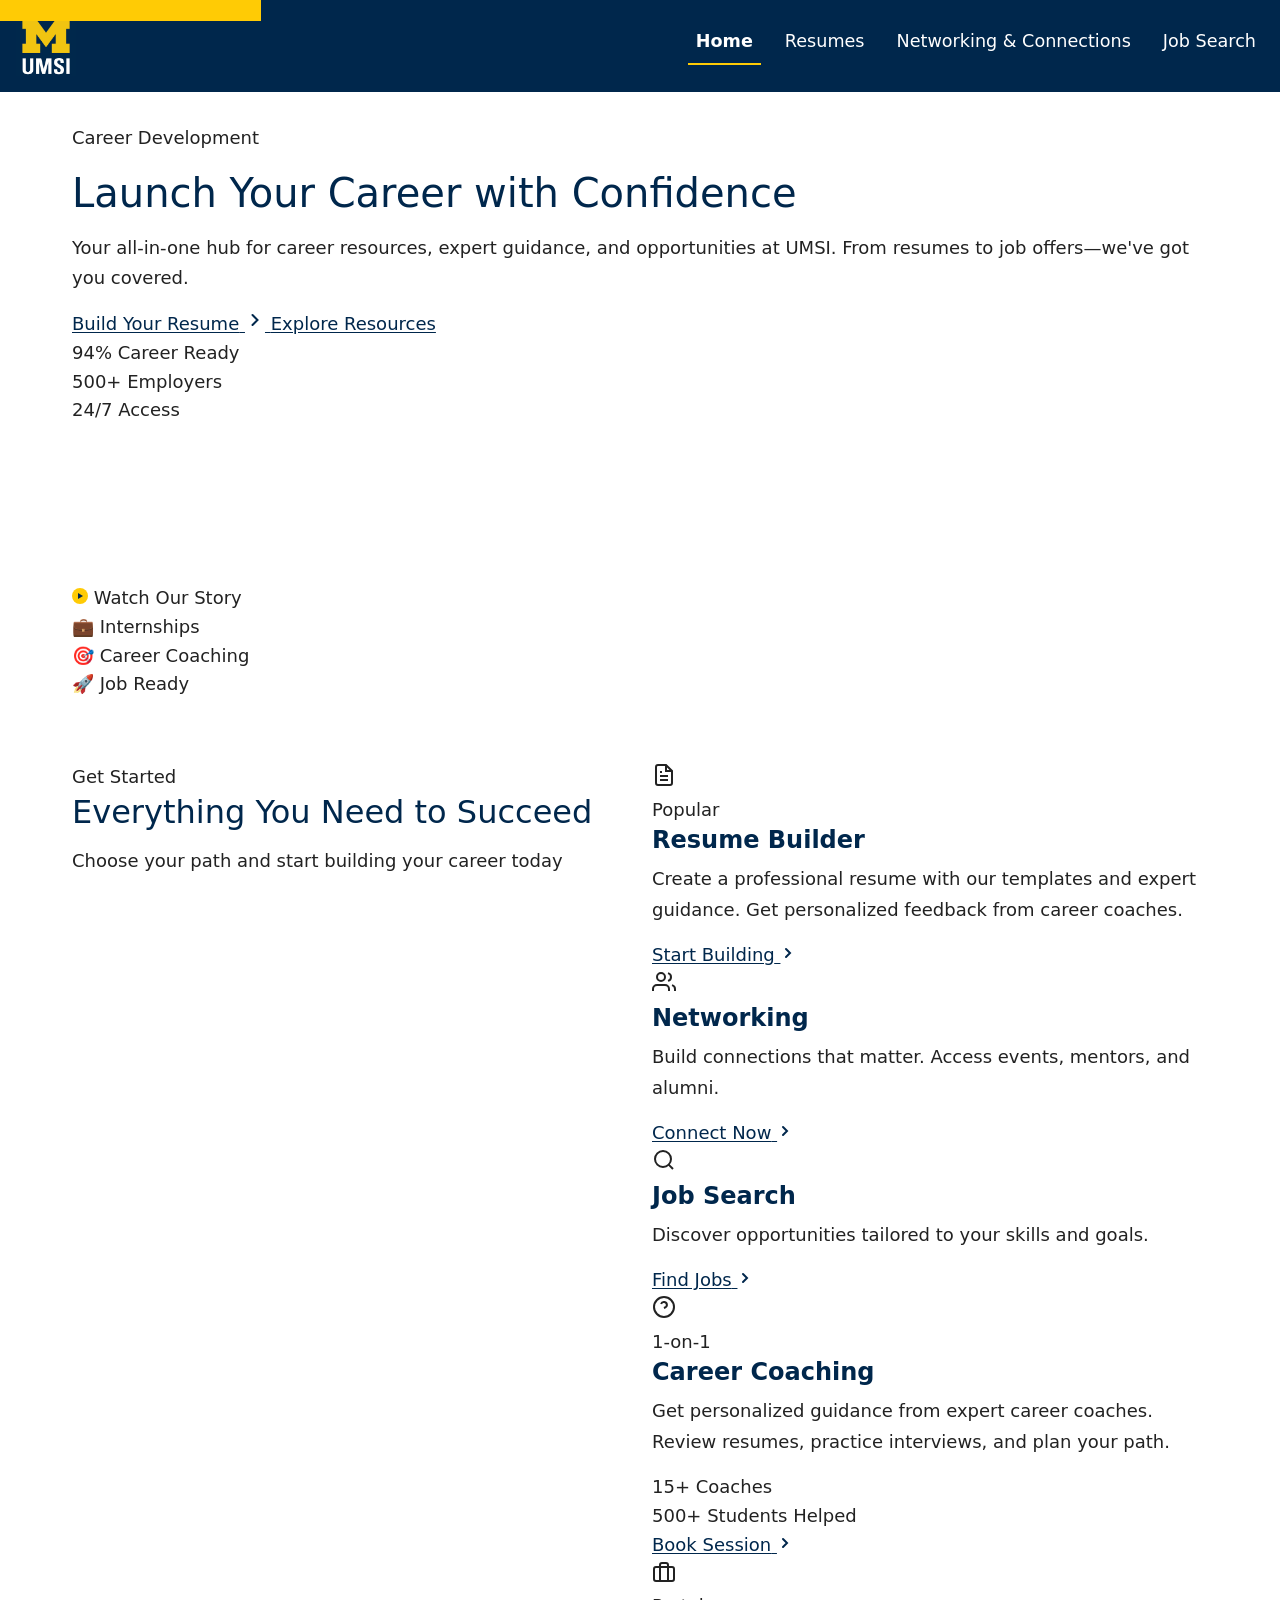
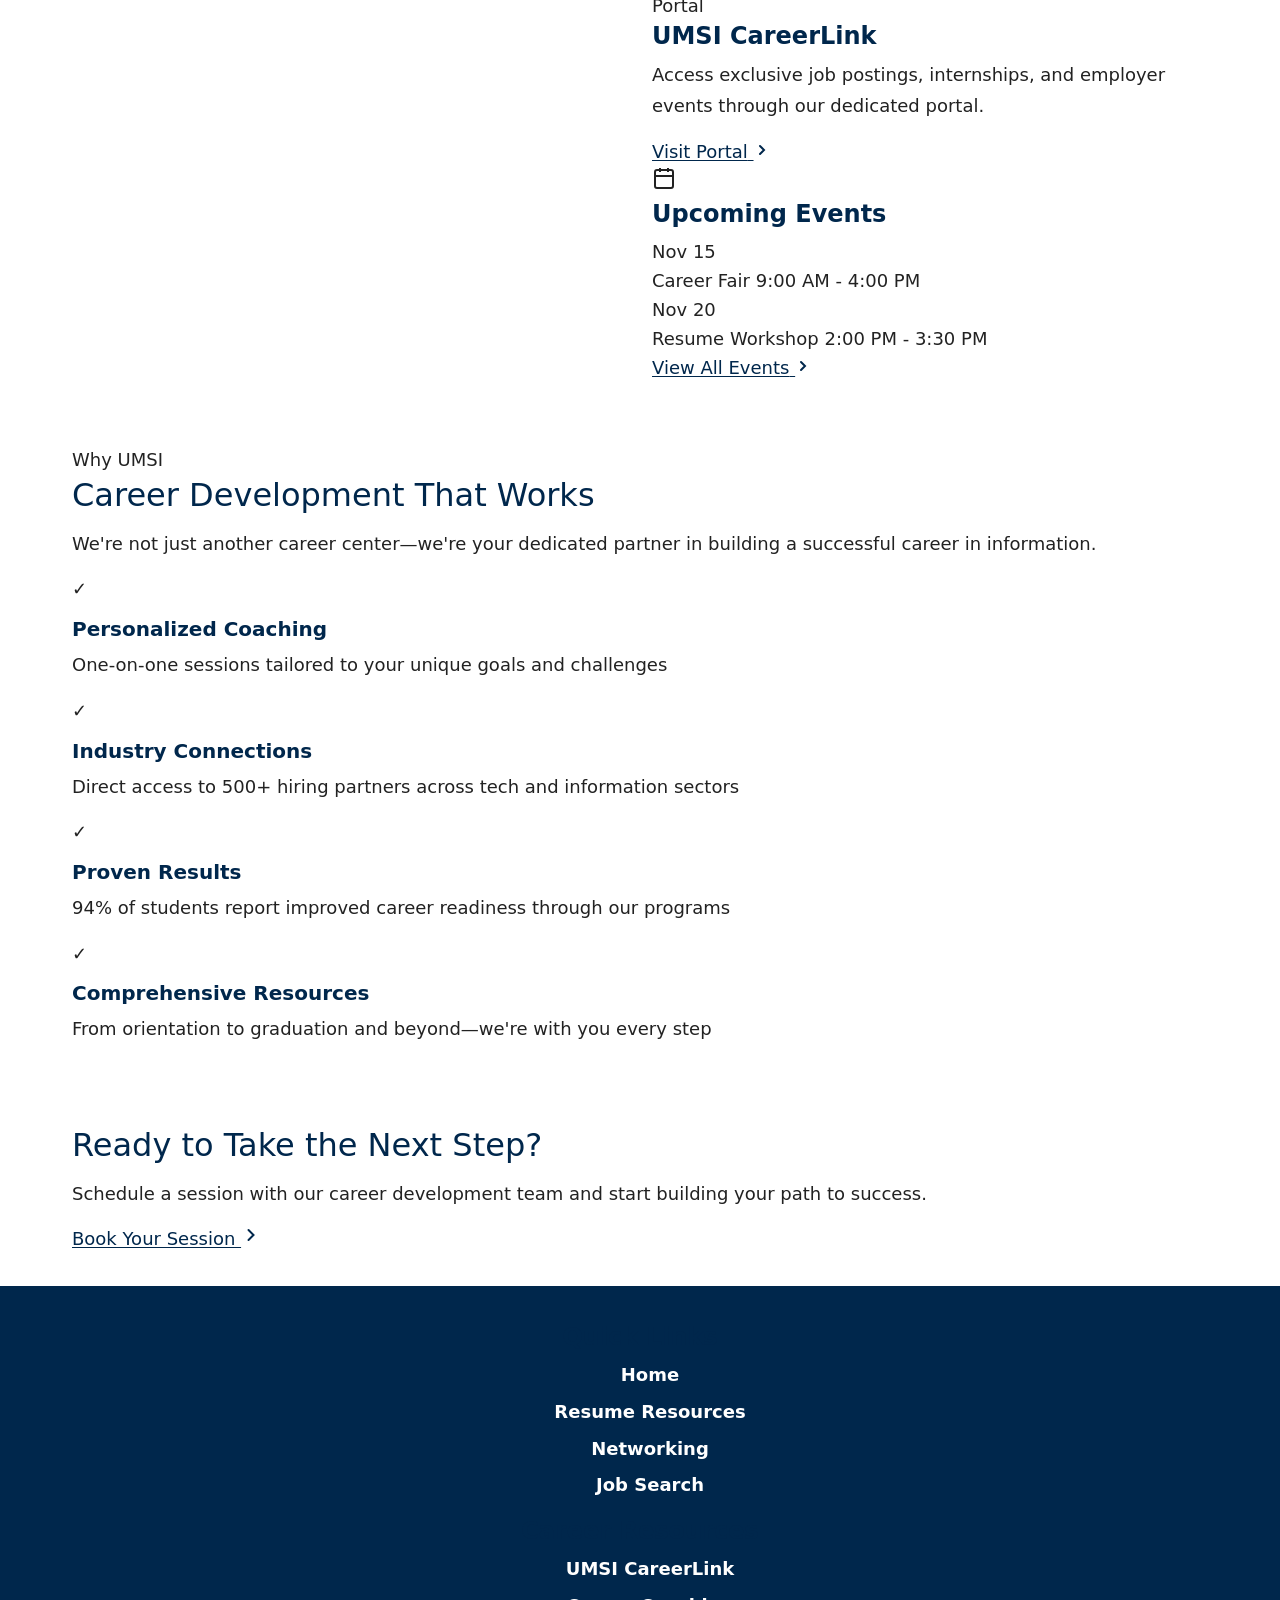
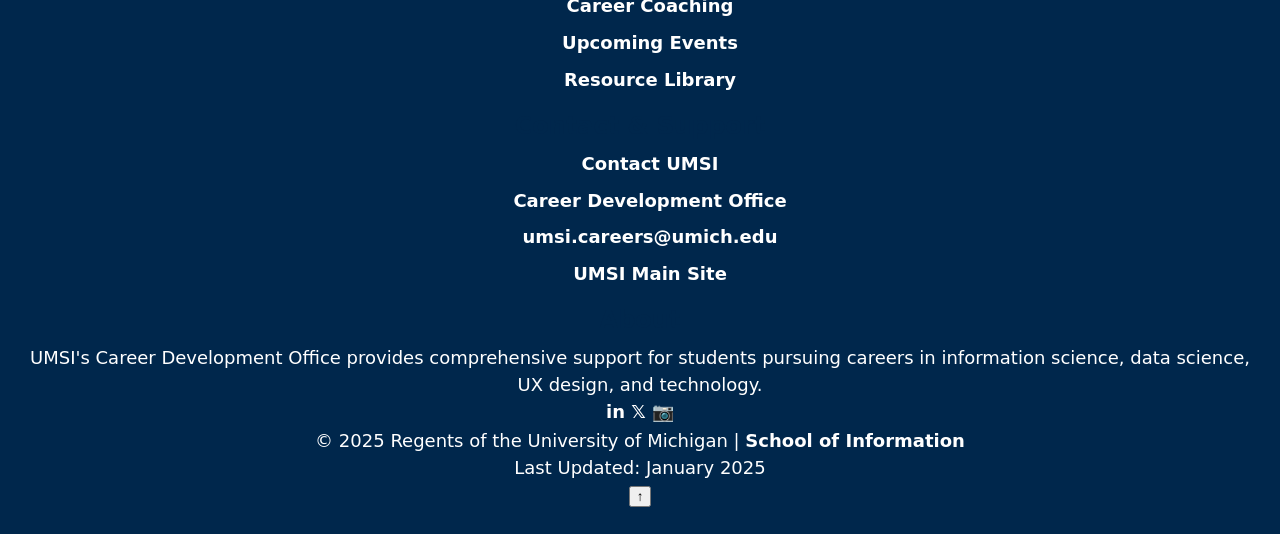
==== commit 5b14a212: "adding new files" ====
--- a/index.html
+++ b/index.html
@@ -1,20 +1,23 @@
 <!DOCTYPE html>
 <html lang="en">
+
 <head>
   <meta charset="UTF-8">
   <meta name="viewport" content="width=device-width, initial-scale=1.0">
-  <title>MSI Career Development Resource Hub</title>
+  <title>UMSI Career Development Resource Hub</title>
   <link rel="stylesheet" href="css/html5reset.css">
   <link rel="stylesheet" href="css/style.css">
+  <link rel="stylesheet" href="css/homepage.css">
 </head>
+
 <body>
 
-    <header>
+  <header>
     <a href="#maincontent" class="skip-link">Skip to Main Content</a>
-    
+
     <div class="header-container">
       <img src="images/UMSI_signature_vertical_informal_solidblue.jpg" alt="UMSI Logo" class="logo">
-      
+
       <nav>
         <ul>
           <li><a href="index.html" aria-current="page">Home</a></li>
@@ -28,97 +31,415 @@
 
   <main id="maincontent">
 
-    <section class="hero">
-      <h1>Welcome to the UMSI Career Development Resource Hub</h1>
-      <h2>Your Central Hub for Career Success at UMSI</h2>
-      <p>
-        Welcome to the UMSI Career Development Resource Hub! This is your go-to place for guidance, tools, and information to help you thrive as a student and prepare for your career. Explore resources for resumes, networking, internships, career planning, and more—all in one accessible space.
-      </p>
-      <div class="video-wrapper">
-        <iframe src="https://www.youtube.com/embed/GSjGeDYJ5Nk?si=qhxJPRTIT___x8hG" title="YouTube video player" frameborder="0" allow="accelerometer; autoplay; clipboard-write; encrypted-media; gyroscope; picture-in-picture; web-share" referrerpolicy="strict-origin-when-cross-origin" allowfullscreen></iframe>
+    <!-- Modern Hero with Split Design -->
+    <section class="hero-modern">
+      <div class="hero-content-split">
+        <div class="hero-text">
+          <span class="hero-badge">Career Development</span>
+          <h1>Launch Your Career with <span class="highlight-text">Confidence</span></h1>
+          <p class="hero-lead">Your all-in-one hub for career resources, expert guidance, and opportunities at UMSI.
+            From resumes to job offers—we've got you covered.</p>
+
+          <div class="hero-actions">
+            <a href="resume.html" class="btn-primary-modern">
+              <span>Build Your Resume</span>
+              <svg width="20" height="20" viewBox="0 0 20 20" fill="none">
+                <path d="M7.5 15L12.5 10L7.5 5" stroke="currentColor" stroke-width="2" stroke-linecap="round" />
+              </svg>
+            </a>
+            <a href="#quick-start" class="btn-secondary-modern">Explore Resources</a>
+          </div>
+
+          <!-- Stats Bar -->
+          <div class="stats-bar">
+            <div class="stat-item">
+              <span class="stat-number">94%</span>
+              <span class="stat-label">Career Ready</span>
+            </div>
+            <div class="stat-item">
+              <span class="stat-number">500+</span>
+              <span class="stat-label">Employers</span>
+            </div>
+            <div class="stat-item">
+              <span class="stat-number">24/7</span>
+              <span class="stat-label">Access</span>
+            </div>
+          </div>
+        </div>
+
+        <div class="hero-visual">
+          <div class="video-card">
+            <div class="video-wrapper-modern">
+              <iframe src="https://www.youtube.com/embed/GSjGeDYJ5Nk?si=qhxJPRTIT___x8hG"
+                title="UMSI Career Development" frameborder="0"
+                allow="accelerometer; autoplay; clipboard-write; encrypted-media; gyroscope; picture-in-picture; web-share"
+                referrerpolicy="strict-origin-when-cross-origin" allowfullscreen></iframe>
+            </div>
+            <div class="video-badge">
+              <svg width="16" height="16" viewBox="0 0 16 16" fill="none">
+                <circle cx="8" cy="8" r="8" fill="#FFCB05" />
+                <path d="M6 5L11 8L6 11V5Z" fill="#00274C" />
+              </svg>
+              <span>Watch Our Story</span>
+            </div>
+          </div>
+
+          <!-- Floating Elements -->
+          <div class="floating-card floating-1">
+            <span class="emoji">💼</span>
+            <span class="text">Internships</span>
+          </div>
+          <div class="floating-card floating-2">
+            <span class="emoji">🎯</span>
+            <span class="text">Career Coaching</span>
+          </div>
+          <div class="floating-card floating-3">
+            <span class="emoji">🚀</span>
+            <span class="text">Job Ready</span>
+          </div>
+        </div>
       </div>
     </section>
 
-    <section class="why-resource">
-      <h2>Why Use This Resource?</h2>
-      <ul>
-        <li><strong>All-in-One Access:</strong> Quickly find resumes, career guides, networking advice, and internship info without searching endlessly.</li>
-        <li><strong>Student-Focused Navigation:</strong> Organized by topic so you can find what matters most to your career stage.</li>
-        <li><strong>Expert Guidance:</strong> Resources vetted and updated by the UMSI Career Development Office.</li>
-        <li><strong>Accessible Anytime:</strong> Works on smartphones, tablets, and desktop devices for convenient access.</li>
-        <li><strong>Modern Support:</strong> Integrates UMSI’s unique career programs and benchmarks against top peer institutions.</li>
-      </ul>
-    </section>
-
-    <section class="start-here">
-      
-      <div class="start-resources">
-        <div class="start-main">
-        <h2>Start Here</h2>
-          <ul>
-            <li><a href="resume.html">Resumes & Templates</a></li>
-            <li><a href="connections.html">Networking & Connections</a></li>
-            <li><a href="https://www.si.umich.edu/student-experience/career-development/umsi-careerlink">Career Exploration</a></li>
-            <li><a href="https://www.si.umich.edu/student-experience/career-development/career-coaching">Meet a Career Coach</a></li>
-          </ul>
-        </div>
-
-        <aside class="start-aside">
-          <h3>Most Popular Resources</h3>
-          <ul>
-            <li><a href="https://umsi.instructure.com/courses/12345/pages/resume-guide" target="_blank">UMSI Resume Guide</a></li>
-            <li><a href="https://umsi.campusgroups.com/cdo/home/" target="_blank">Attend a Career Event</a></li>
-            <li><a href="https://umsi.instructure.com/courses/12345/pages/networking-tips" target="_blank">Networking Tips</a></li>
-            <li><a href="https://umsi.instructure.com/courses/12345/pages/interview-prep" target="_blank">Interview Preparation</a></li>
-            <li><a href="https://careerlink.umich.edu" target="_blank">CareerLink: UMSI’s Career Portal</a></li>
-          </ul>
-        </aside>
+    <!-- Bento Box Features Grid - Professional Design -->
+    <section class="bento-section" id="quick-start">
+      <div class="section-header-modern">
+        <span class="section-tag">Get Started</span>
+        <h2>Everything You Need to Succeed</h2>
+        <p>Choose your path and start building your career today</p>
+      </div>
+
+      <div class="bento-grid">
+
+        <!-- Resume Builder Card -->
+        <div class="bento-card bento-resume">
+          <div class="bento-header">
+            <div class="icon-circle icon-blue">
+              <svg width="24" height="24" viewBox="0 0 24 24" fill="none" stroke="currentColor" stroke-width="2">
+                <path d="M14 2H6a2 2 0 0 0-2 2v16a2 2 0 0 0 2 2h12a2 2 0 0 0 2-2V8z"></path>
+                <polyline points="14 2 14 8 20 8"></polyline>
+                <line x1="16" y1="13" x2="8" y2="13"></line>
+                <line x1="16" y1="17" x2="8" y2="17"></line>
+                <polyline points="10 9 9 9 8 9"></polyline>
+              </svg>
+            </div>
+            <span class="badge">Popular</span>
+          </div>
+          <h3>Resume Builder</h3>
+          <p>Create a professional resume with our templates and expert guidance. Get personalized feedback from career
+            coaches.</p>
+          <a href="resume.html" class="bento-link">
+            <span>Start Building</span>
+            <svg width="16" height="16" viewBox="0 0 16 16" fill="none">
+              <path d="M6 12L10 8L6 4" stroke="currentColor" stroke-width="2" stroke-linecap="round" />
+            </svg>
+          </a>
+        </div>
+
+        <!-- Networking Card -->
+        <div class="bento-card bento-networking">
+          <div class="bento-header">
+            <div class="icon-circle icon-maize">
+              <svg width="24" height="24" viewBox="0 0 24 24" fill="none" stroke="currentColor" stroke-width="2">
+                <path d="M17 21v-2a4 4 0 0 0-4-4H5a4 4 0 0 0-4 4v2"></path>
+                <circle cx="9" cy="7" r="4"></circle>
+                <path d="M23 21v-2a4 4 0 0 0-3-3.87"></path>
+                <path d="M16 3.13a4 4 0 0 1 0 7.75"></path>
+              </svg>
+            </div>
+          </div>
+          <h3>Networking</h3>
+          <p>Build connections that matter. Access events, mentors, and alumni.</p>
+          <a href="connections.html" class="bento-link">
+            <span>Connect Now</span>
+            <svg width="16" height="16" viewBox="0 0 16 16" fill="none">
+              <path d="M6 12L10 8L6 4" stroke="currentColor" stroke-width="2" stroke-linecap="round" />
+            </svg>
+          </a>
+        </div>
+
+        <!-- Job Search Card -->
+        <div class="bento-card bento-jobs">
+          <div class="bento-header">
+            <div class="icon-circle icon-blue">
+              <svg width="24" height="24" viewBox="0 0 24 24" fill="none" stroke="currentColor" stroke-width="2">
+                <circle cx="11" cy="11" r="8"></circle>
+                <path d="m21 21-4.35-4.35"></path>
+              </svg>
+            </div>
+          </div>
+          <h3>Job Search</h3>
+          <p>Discover opportunities tailored to your skills and goals.</p>
+          <a href="job-search.html" class="bento-link">
+            <span>Find Jobs</span>
+            <svg width="16" height="16" viewBox="0 0 16 16" fill="none">
+              <path d="M6 12L10 8L6 4" stroke="currentColor" stroke-width="2" stroke-linecap="round" />
+            </svg>
+          </a>
+        </div>
+
+        <!-- Career Coaching Card -->
+        <div class="bento-card bento-coaching">
+          <div class="bento-header">
+            <div class="icon-circle icon-gradient">
+              <svg width="24" height="24" viewBox="0 0 24 24" fill="none" stroke="currentColor" stroke-width="2">
+                <circle cx="12" cy="12" r="10"></circle>
+                <path d="M9.09 9a3 3 0 0 1 5.83 1c0 2-3 3-3 3"></path>
+                <line x1="12" y1="17" x2="12.01" y2="17"></line>
+              </svg>
+            </div>
+            <span class="badge badge-coaching">1-on-1</span>
+          </div>
+          <h3>Career Coaching</h3>
+          <p>Get personalized guidance from expert career coaches. Review resumes, practice interviews, and plan your
+            path.</p>
+          <div class="stats-small">
+            <div class="stat-item-small">
+              <span class="stat-num">15+</span>
+              <span class="stat-label">Coaches</span>
+            </div>
+            <div class="stat-item-small">
+              <span class="stat-num">500+</span>
+              <span class="stat-label">Students Helped</span>
+            </div>
+          </div>
+          <a href="https://www.si.umich.edu/student-experience/career-development/career-coaching" target="_blank"
+            class="bento-link">
+            <span>Book Session</span>
+            <svg width="16" height="16" viewBox="0 0 16 16" fill="none">
+              <path d="M6 12L10 8L6 4" stroke="currentColor" stroke-width="2" stroke-linecap="round" />
+            </svg>
+          </a>
+        </div>
+
+        <!-- CareerLink Card -->
+        <div class="bento-card bento-careerlink">
+          <div class="bento-header">
+            <div class="icon-circle icon-maize">
+              <svg width="24" height="24" viewBox="0 0 24 24" fill="none" stroke="currentColor" stroke-width="2">
+                <rect x="2" y="7" width="20" height="14" rx="2" ry="2"></rect>
+                <path d="M16 21V5a2 2 0 0 0-2-2h-4a2 2 0 0 0-2 2v16"></path>
+              </svg>
+            </div>
+            <span class="badge badge-external">Portal</span>
+          </div>
+          <h3>UMSI CareerLink</h3>
+          <p>Access exclusive job postings, internships, and employer events through our dedicated portal.</p>
+          <a href="https://www.si.umich.edu/student-experience/career-development/umsi-careerlink" target="_blank"
+            class="bento-link">
+            <span>Visit Portal</span>
+            <svg width="16" height="16" viewBox="0 0 16 16" fill="none">
+              <path d="M6 12L10 8L6 4" stroke="currentColor" stroke-width="2" stroke-linecap="round" />
+            </svg>
+          </a>
+        </div>
+
+        <!-- Events Card -->
+        <div class="bento-card bento-events">
+          <div class="bento-header">
+            <div class="icon-circle icon-blue">
+              <svg width="24" height="24" viewBox="0 0 24 24" fill="none" stroke="currentColor" stroke-width="2">
+                <rect x="3" y="4" width="18" height="18" rx="2" ry="2"></rect>
+                <line x1="16" y1="2" x2="16" y2="6"></line>
+                <line x1="8" y1="2" x2="8" y2="6"></line>
+                <line x1="3" y1="10" x2="21" y2="10"></line>
+              </svg>
+            </div>
+          </div>
+          <h3>Upcoming Events</h3>
+          <div class="event-list-pro">
+            <div class="event-item-pro">
+              <div class="event-date-box">
+                <span class="month">Nov</span>
+                <span class="day">15</span>
+              </div>
+              <div class="event-details">
+                <span class="event-title">Career Fair</span>
+                <span class="event-time">9:00 AM - 4:00 PM</span>
+              </div>
+            </div>
+            <div class="event-item-pro">
+              <div class="event-date-box">
+                <span class="month">Nov</span>
+                <span class="day">20</span>
+              </div>
+              <div class="event-details">
+                <span class="event-title">Resume Workshop</span>
+                <span class="event-time">2:00 PM - 3:30 PM</span>
+              </div>
+            </div>
+          </div>
+          <a href="https://www.si.umich.edu/about-umsi/events" target="_blank" class="bento-link">
+            <span>View All Events</span>
+            <svg width="16" height="16" viewBox="0 0 16 16" fill="none">
+              <path d="M6 12L10 8L6 4" stroke="currentColor" stroke-width="2" stroke-linecap="round" />
+            </svg>
+          </a>
+        </div>
+
       </div>
     </section>
 
-    <div class="career-sections-container">
-      <section class="career-section">
-        <h2>Gain Experience & Build Skills</h2>
-        <p>Hands-on experience is key to career success. UMSI internships, credit-bearing courses, and project opportunities connect classroom learning to real-world settings.</p>
-        <div class="card">
-          <ul>
-            <li><strong>Internships:</strong> Apply for roles that match your skills and career goals.</li>
-            <li><strong>Project-Based Learning:</strong> Work on meaningful projects that demonstrate impact.</li>
-            <li><strong>Mentorship:</strong> Learn from experienced supervisors and UMSI alumni.</li>
-            <li><strong>Reflection:</strong> Credit-bearing courses like SI 390, SI 681, and SI 690 help you connect experience to your degree.</li>
-          </ul>
-        </div>
-      </section>
-
-      <section class="career-section">
-        <h2>Connect with the UMSI Career Development Office</h2>
-        <p>The CDO provides personalized career coaching, workshops, and resources. Schedule a session, attend an event, or explore resources online to stay ahead in your career journey.</p>
-        <div class="card">
-          <ul>
-            <li><a href="https://www.si.umich.edu/programs/career-development-office" target="_blank">Visit the CDO Website</a></li>
-            <li><a href="https://umsi.umich.edu/about/locations" target="_blank">Find Us on Campus</a></li>
-            <li><a href="https://umsi.instructure.com/courses/12345/pages/meet-with-a-career-coach" target="_blank">Book a Coaching Session</a></li>
-          </ul>
-        </div>
-      </section>
-
-      <section class="career-section">
-        <h2>Resume & Networking Quick Links</h2>
-        <div class="card">
-          <ul>
-            <li><a href="resume.html">Resumes & Templates</a></li>
-            <li><a href="connections.html">Networking & Connections</a></li>
-            <li><a href="https://www.si.umich.edu/student-experience/career-development/umsi-careerlink">Career Planning Resources</a></li>
-            <li><a href="https://careerlink.umich.edu" target="_blank">CareerLink Portal</a></li>
-          </ul>
-        </div>
-      </section>
-    </div>
+    <!-- Why Choose UMSI Career Development -->
+    <section class="why-section">
+      <div class="why-container">
+
+        <!-- LEFT SIDE -->
+        <div class="why-left">
+          <span class="section-tag">Why UMSI</span>
+          <h2>Career Development That Works</h2>
+          <p class="why-lead">
+            We're not just another career center—we're your dedicated partner in building a successful career in
+            information.
+          </p>
+        </div>
+
+        <!-- RIGHT SIDE -->
+        <div class="why-right">
+          <div class="why-features">
+            <div class="why-feature">
+              <div class="why-icon">✓</div>
+              <div class="why-text">
+                <h4>Personalized Coaching</h4>
+                <p>One-on-one sessions tailored to your unique goals and challenges</p>
+              </div>
+            </div>
+
+            <div class="why-feature">
+              <div class="why-icon">✓</div>
+              <div class="why-text">
+                <h4>Industry Connections</h4>
+                <p>Direct access to 500+ hiring partners across tech and information sectors</p>
+              </div>
+            </div>
+
+            <div class="why-feature">
+              <div class="why-icon">✓</div>
+              <div class="why-text">
+                <h4>Proven Results</h4>
+                <p>94% of students report improved career readiness through our programs</p>
+              </div>
+            </div>
+
+            <div class="why-feature">
+              <div class="why-icon">✓</div>
+              <div class="why-text">
+                <h4>Comprehensive Resources</h4>
+                <p>From orientation to graduation and beyond—we're with you every step</p>
+              </div>
+            </div>
+          </div>
+        </div>
+    </section>
+
+    <!-- CTA Section -->
+    <section class="cta-section">
+      <div class="cta-content">
+        <h2>Ready to Take the Next Step?</h2>
+        <p>Schedule a session with our career development team and start building your path to success.</p>
+        <a href="https://www.si.umich.edu/student-experience/career-development/career-coaching" target="_blank"
+          class="btn-cta">
+          Book Your Session
+          <svg width="20" height="20" viewBox="0 0 20 20" fill="none">
+            <path d="M7.5 15L12.5 10L7.5 5" stroke="currentColor" stroke-width="2" stroke-linecap="round" />
+          </svg>
+        </a>
+      </div>
+    </section>
 
   </main>
 
-  <footer>
-    <p>University of Michigan School of Information | <a href="https://umich.instructure.com/courses/137916">UMSI Career Development Office</a></p>
-  </footer>
+  <!--==========================================ENHANCED FOOTER - Replace your existing footer with
+    this==========================================-->
+
+    <footer>
+      <div class="footer-container">
+
+        <!-- Footer Links Section -->
+        <div class="footer-content">
+
+          <!-- Quick Links Column -->
+          <div class="footer-column">
+            <h3>Quick Links</h3>
+            <ul>
+              <li><a href="index.html">Home</a></li>
+              <li><a href="resume.html">Resume Resources</a></li>
+              <li><a href="connections.html">Networking</a></li>
+              <li><a href="job-search.html">Job Search</a></li>
+            </ul>
+          </div>
+
+          <!-- Career Resources Column -->
+          <div class="footer-column">
+            <h3>Career Resources</h3>
+            <ul>
+              <li><a href="https://www.si.umich.edu/student-experience/career-development/umsi-careerlink"
+                  target="_blank">UMSI CareerLink</a></li>
+              <li><a href="https://www.si.umich.edu/student-experience/career-development/career-coaching"
+                  target="_blank">Career Coaching</a></li>
+              <li><a href="https://www.si.umich.edu/about-umsi/events" target="_blank">Upcoming Events</a></li>
+              <li><a href="https://www.si.umich.edu/student-experience/career-development/career-resources"
+                  target="_blank">Resource Library</a></li>
+            </ul>
+          </div>
+
+          <!-- Contact Column -->
+          <div class="footer-column">
+            <h3>Contact & Support</h3>
+            <ul>
+              <li><a href="https://www.si.umich.edu/about-umsi/contact-us" target="_blank">Contact UMSI</a></li>
+              <li><a href="https://umich.instructure.com/courses/137916" target="_blank">Career Development Office</a>
+              </li>
+              <li><a href="mailto:umsi.careers@umich.edu">umsi.careers@umich.edu</a></li>
+              <li><a href="https://www.si.umich.edu/" target="_blank">UMSI Main Site</a></li>
+            </ul>
+          </div>
+
+          <!-- About Column -->
+          <div class="footer-column">
+            <h3>About</h3>
+            <p class="footer-description">
+              UMSI's Career Development Office provides comprehensive support for students pursuing careers in
+              information science, data science, UX design, and technology.
+            </p>
+            <div class="footer-social">
+              <a href="https://www.linkedin.com/school/umsi/" target="_blank" aria-label="UMSI LinkedIn">
+                <span class="social-icon">in</span>
+              </a>
+              <a href="https://twitter.com/umsi" target="_blank" aria-label="UMSI Twitter">
+                <span class="social-icon">𝕏</span>
+              </a>
+              <a href="https://www.instagram.com/umsi/" target="_blank" aria-label="UMSI Instagram">
+                <span class="social-icon">📷</span>
+              </a>
+            </div>
+          </div>
+
+        </div>
+
+        <!-- Footer Bottom Bar -->
+        <div class="footer-bottom">
+          <p class="footer-copyright">
+            &copy; <span id="currentYear">2025</span> Regents of the University of Michigan |
+            <a href="https://www.si.umich.edu/">School of Information</a>
+          </p>
+          <p class="footer-meta">
+            Last Updated: <span id="lastModified">January 2025</span>
+          </p>
+        </div>
+
+      </div>
+
+      <!-- Back to Top Button -->
+      <button id="backToTop" class="back-to-top" aria-label="Back to top">
+        <span class="arrow-up">↑</span>
+      </button>
+
+    </footer>
+
+    <!-- Link to Footer JavaScript -->
+    <script src="js/footer.js"></script>
+
 </body>
-</html>
+
+</html>
